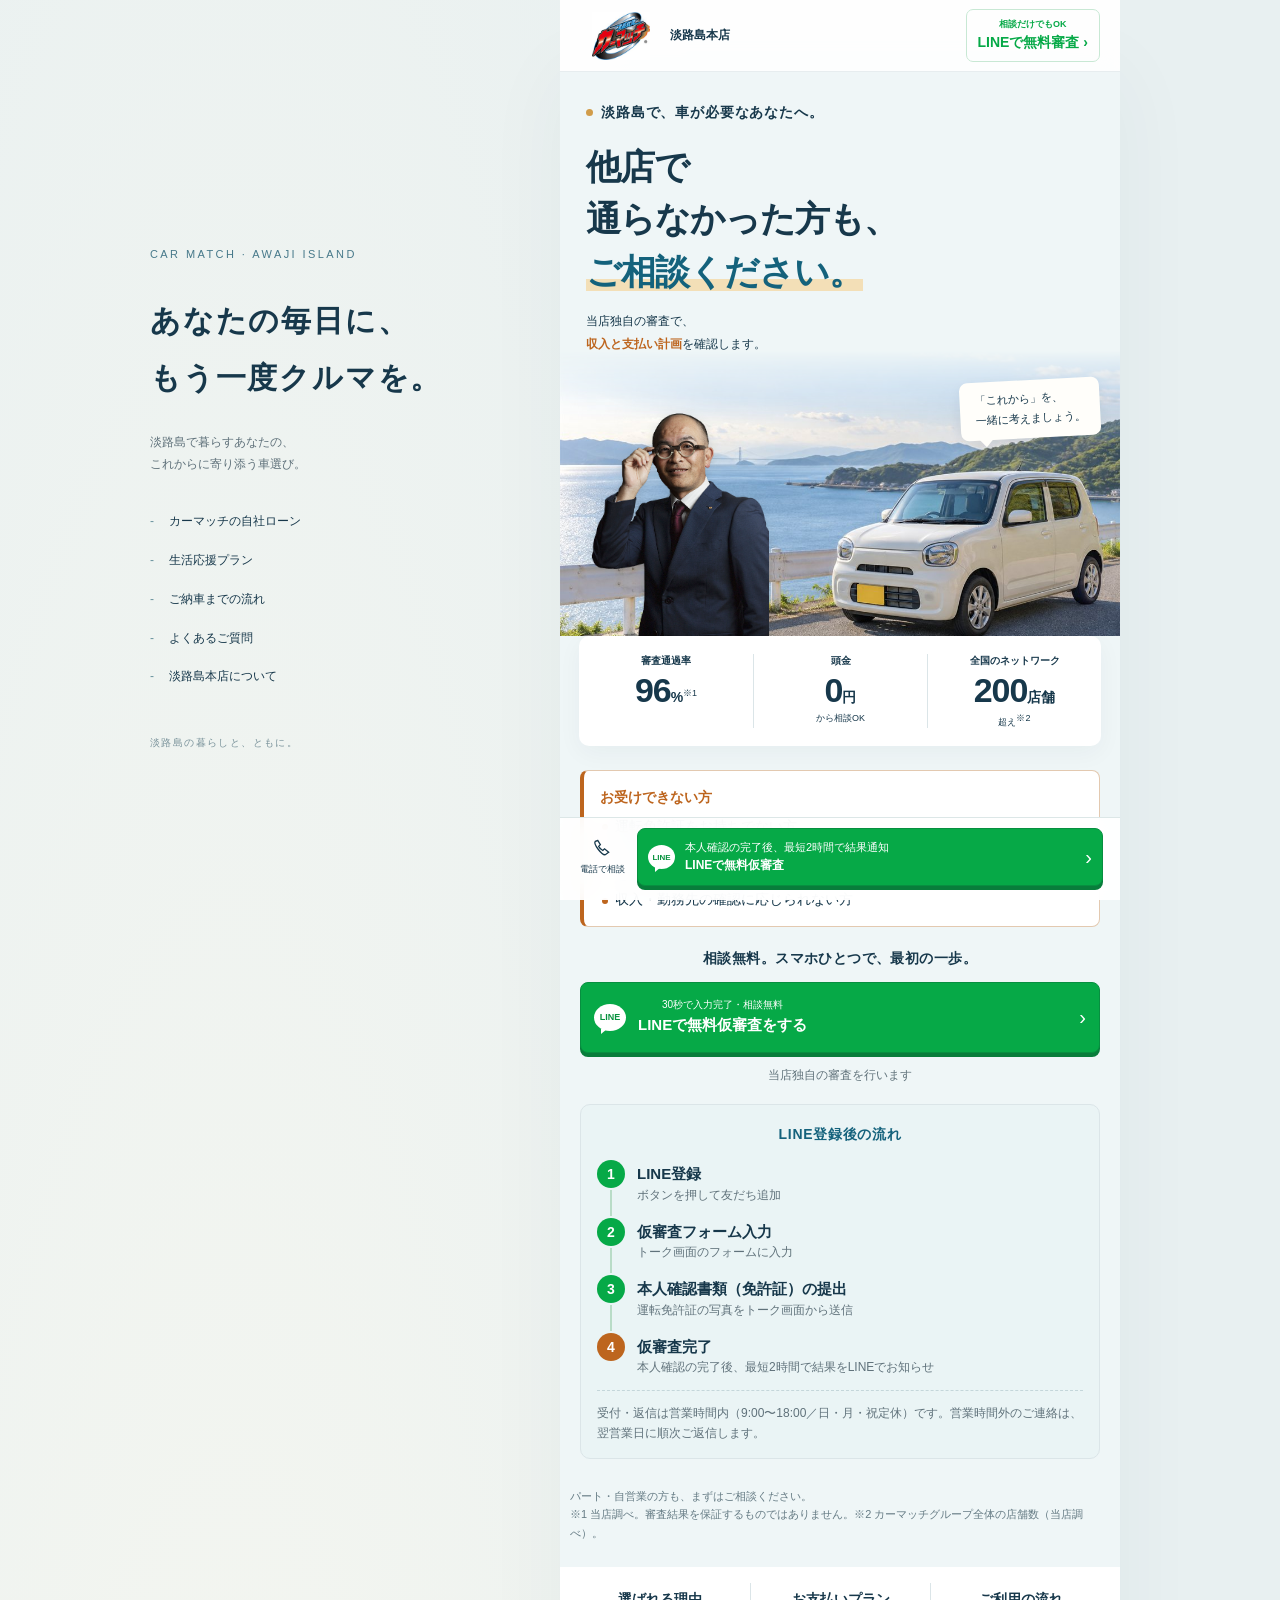
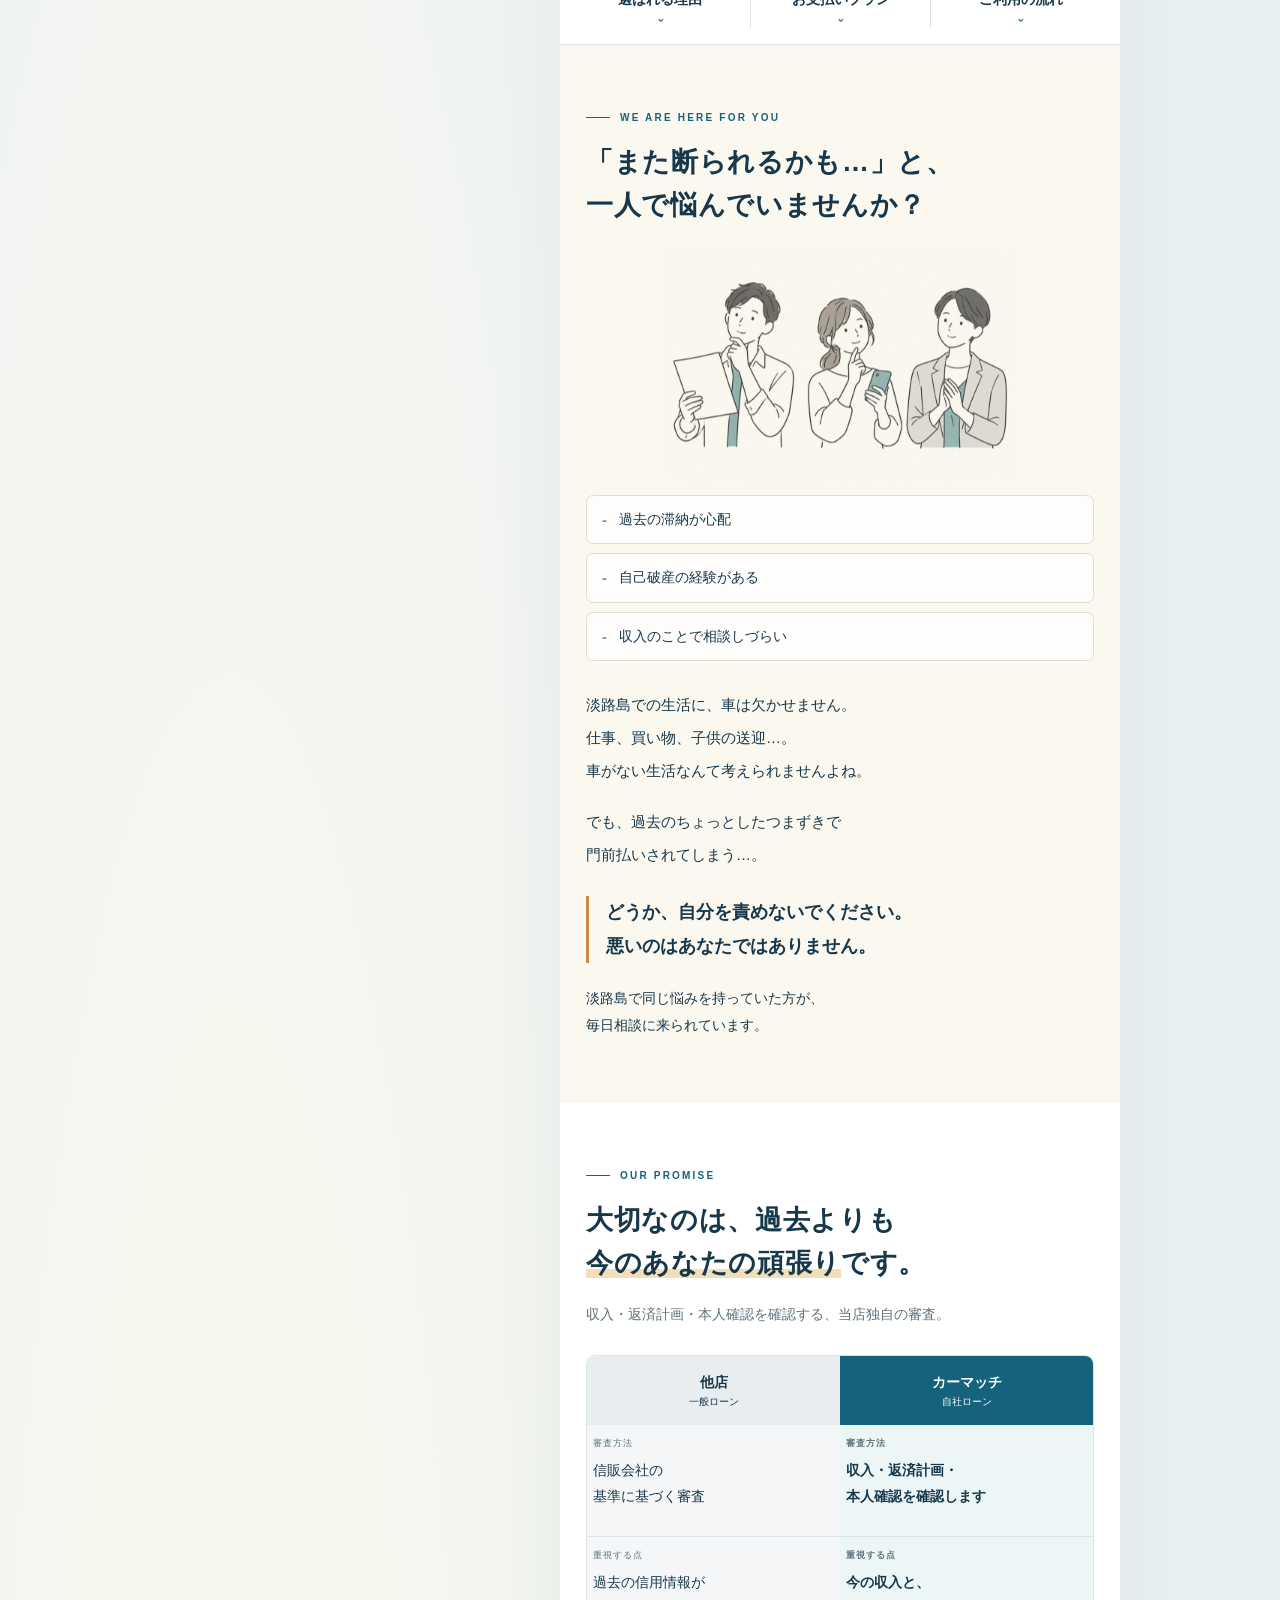
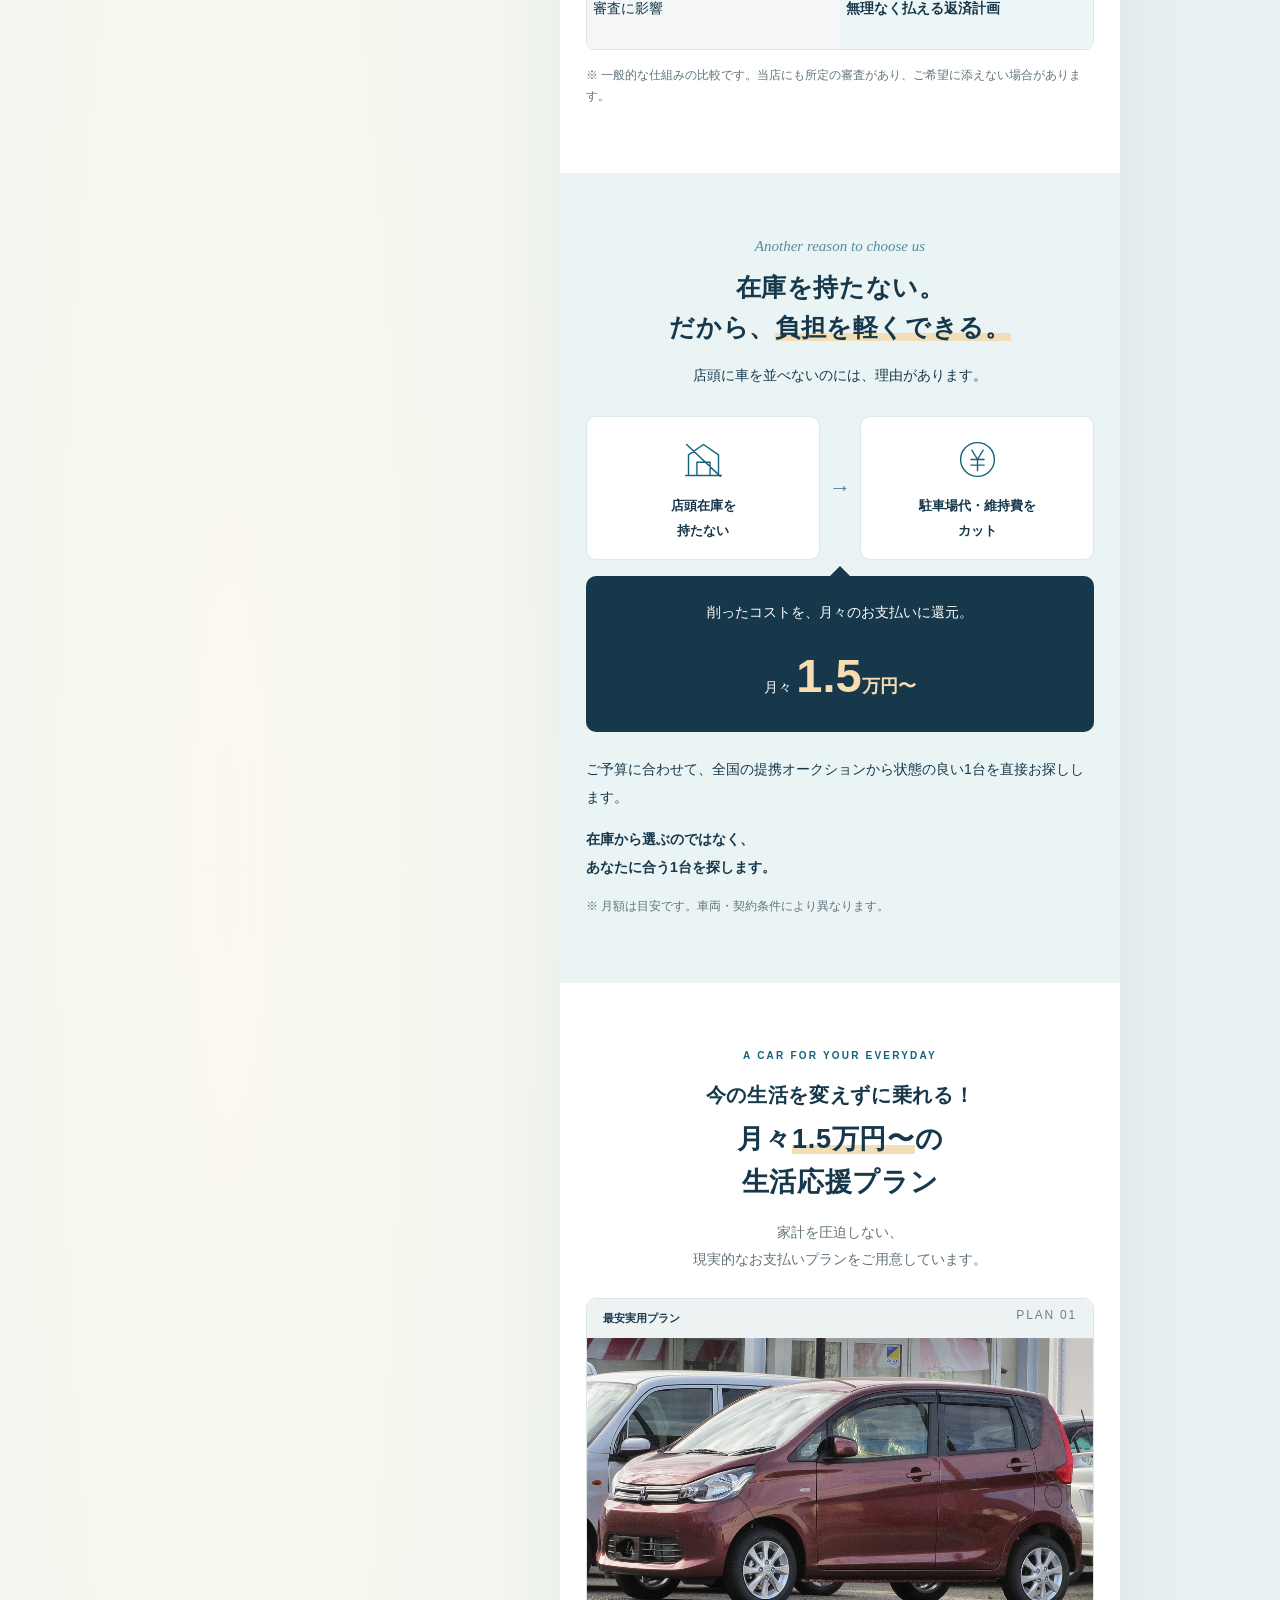
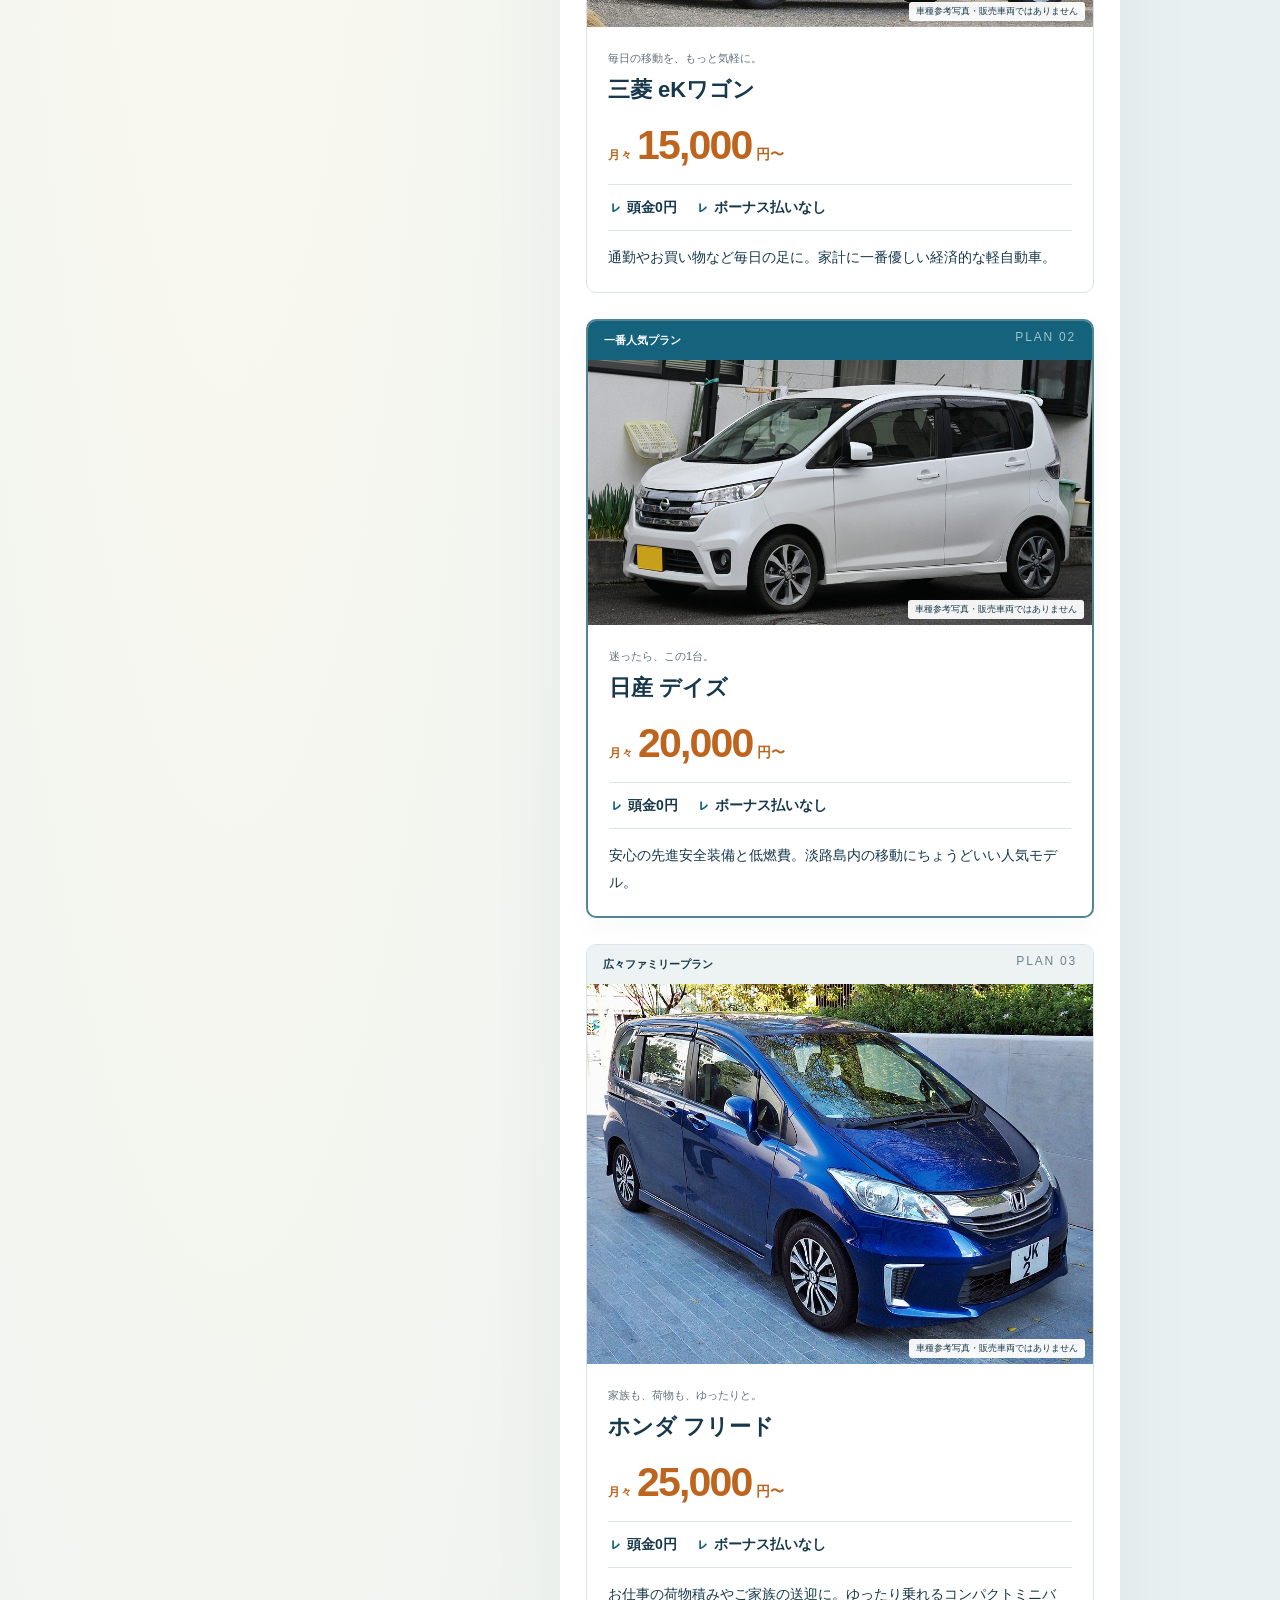
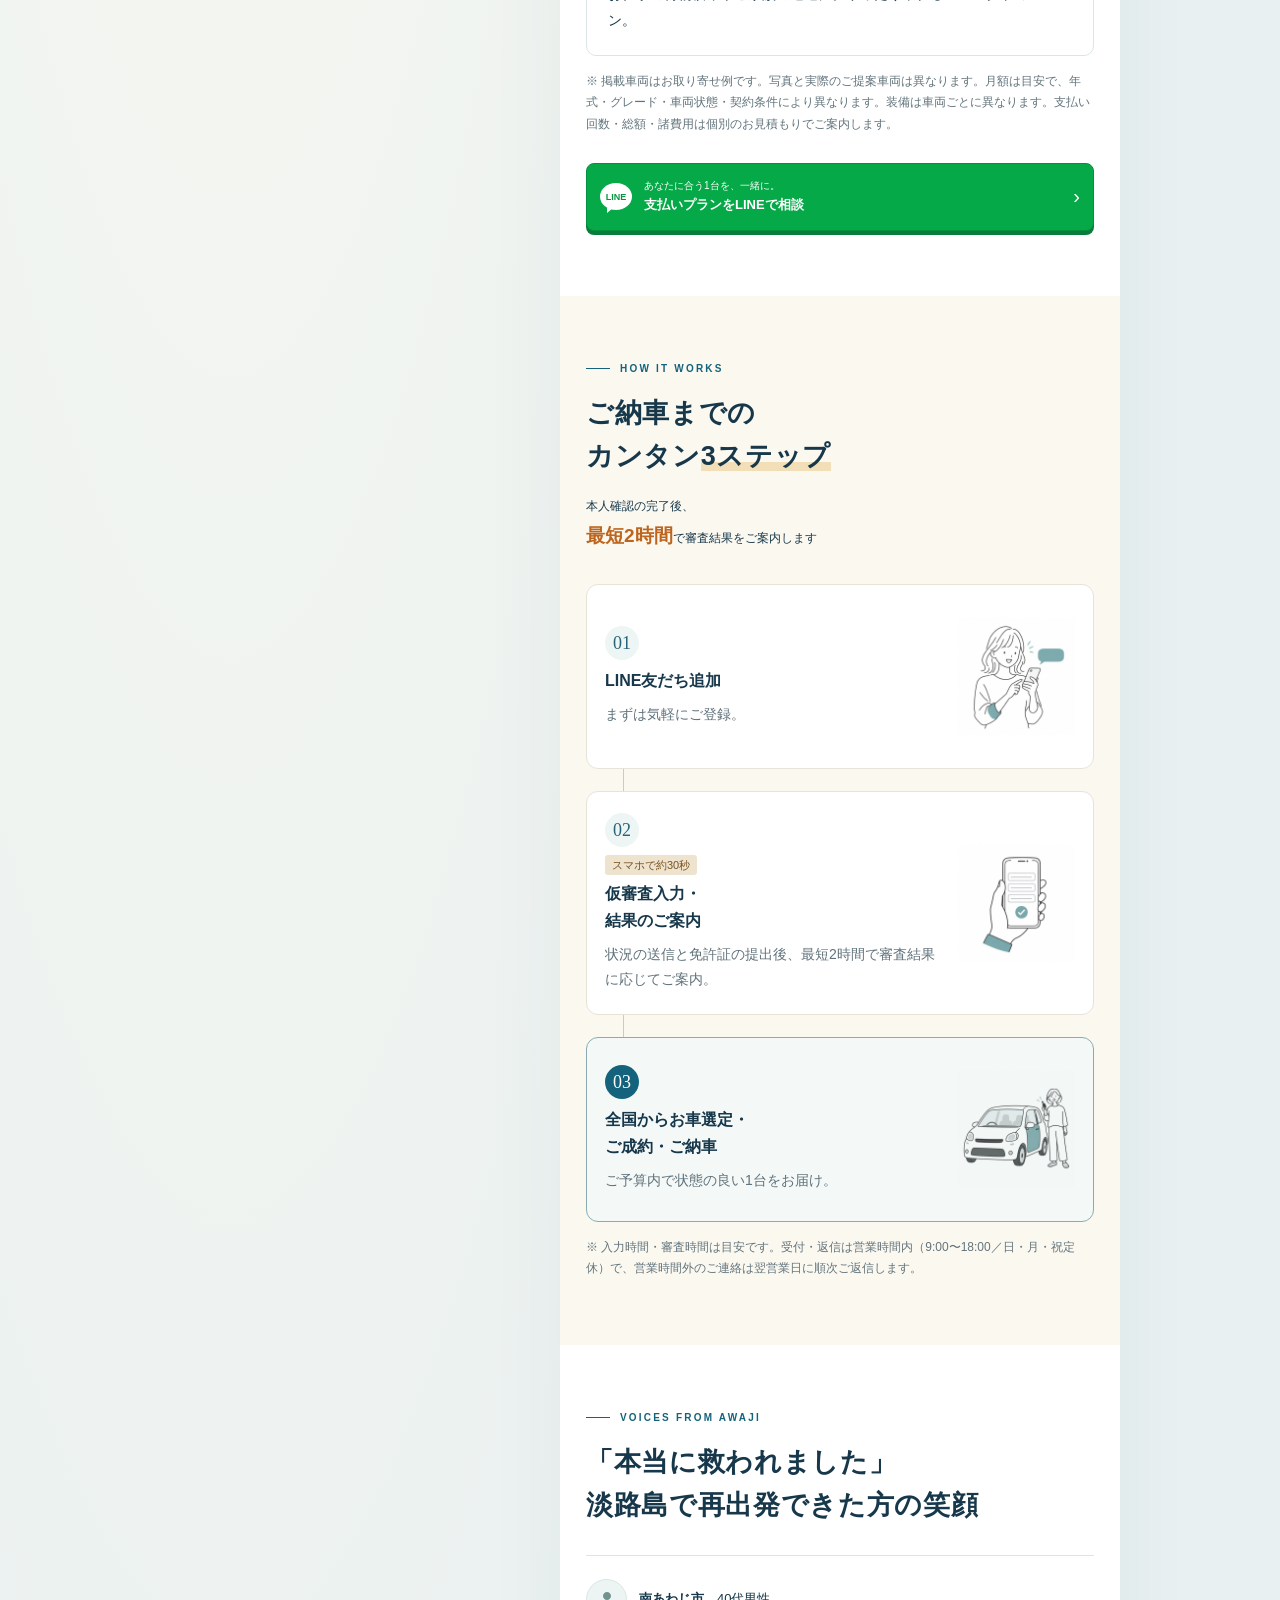
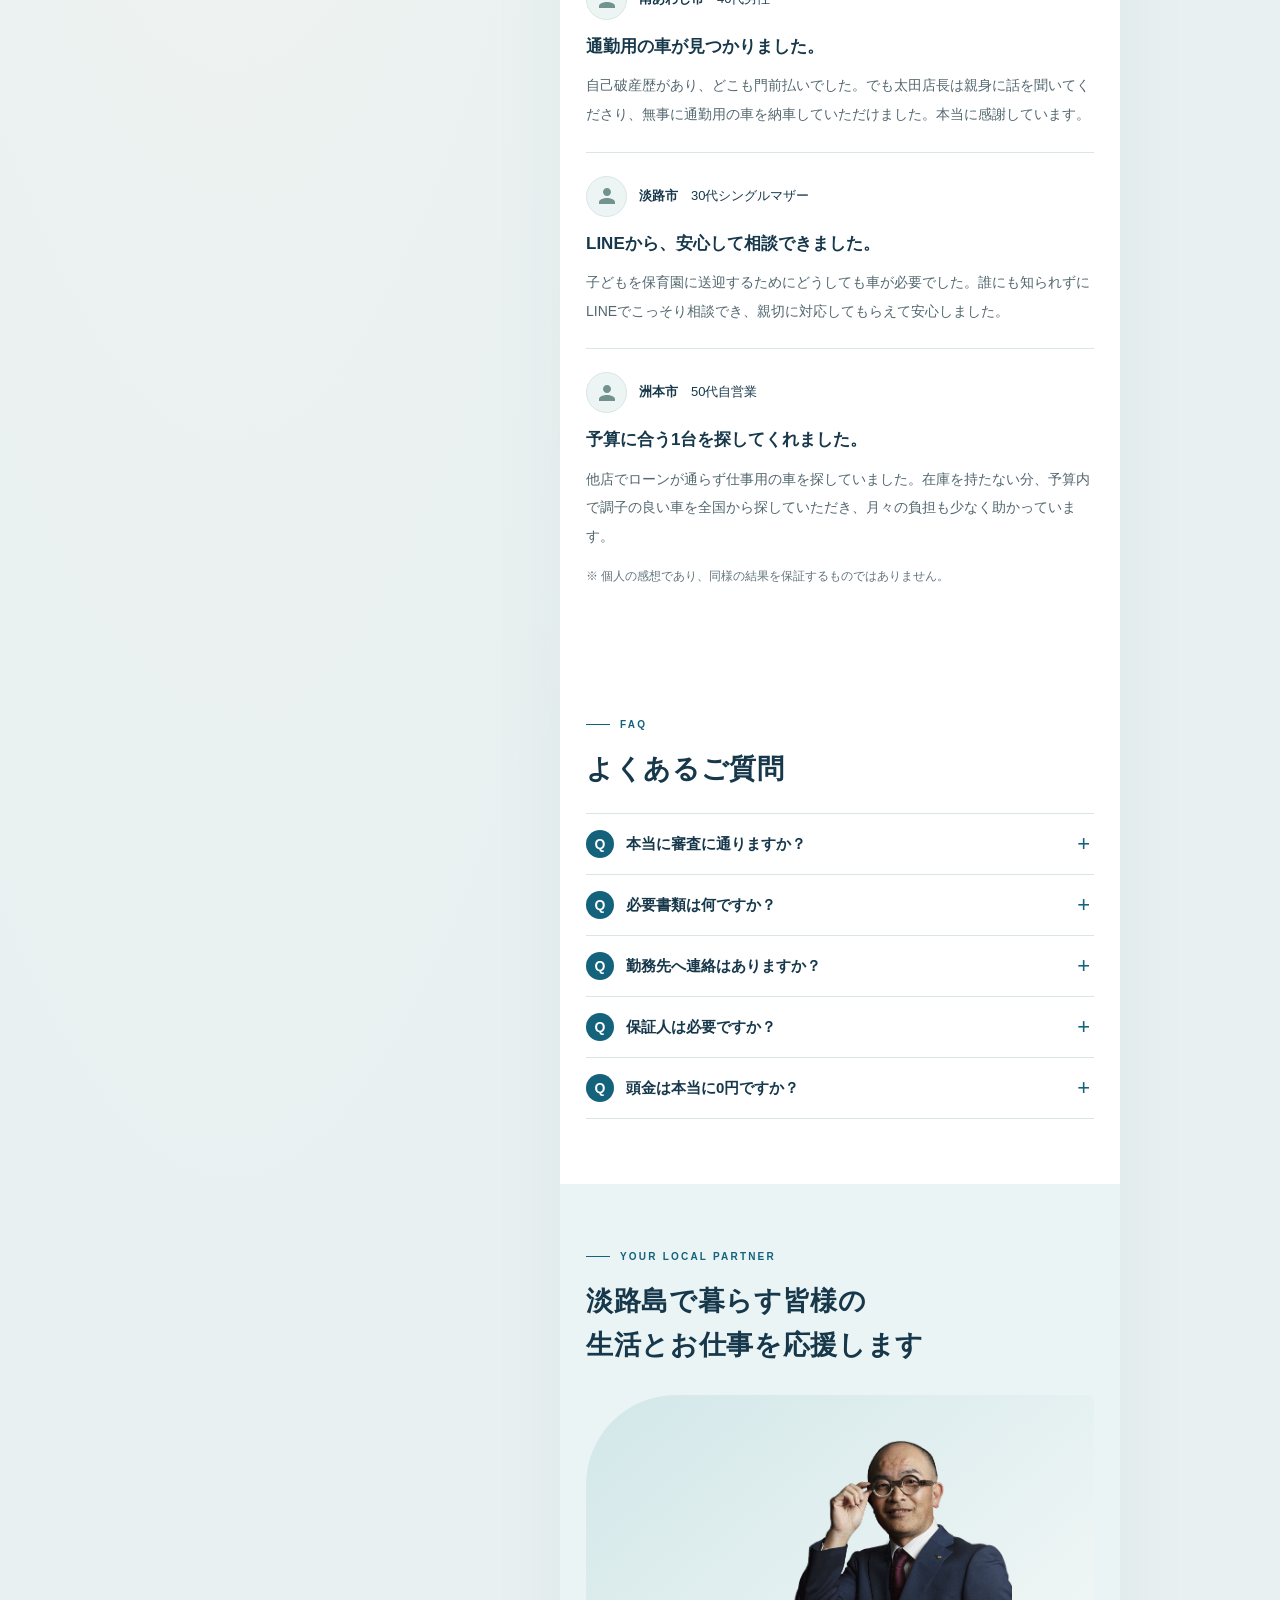
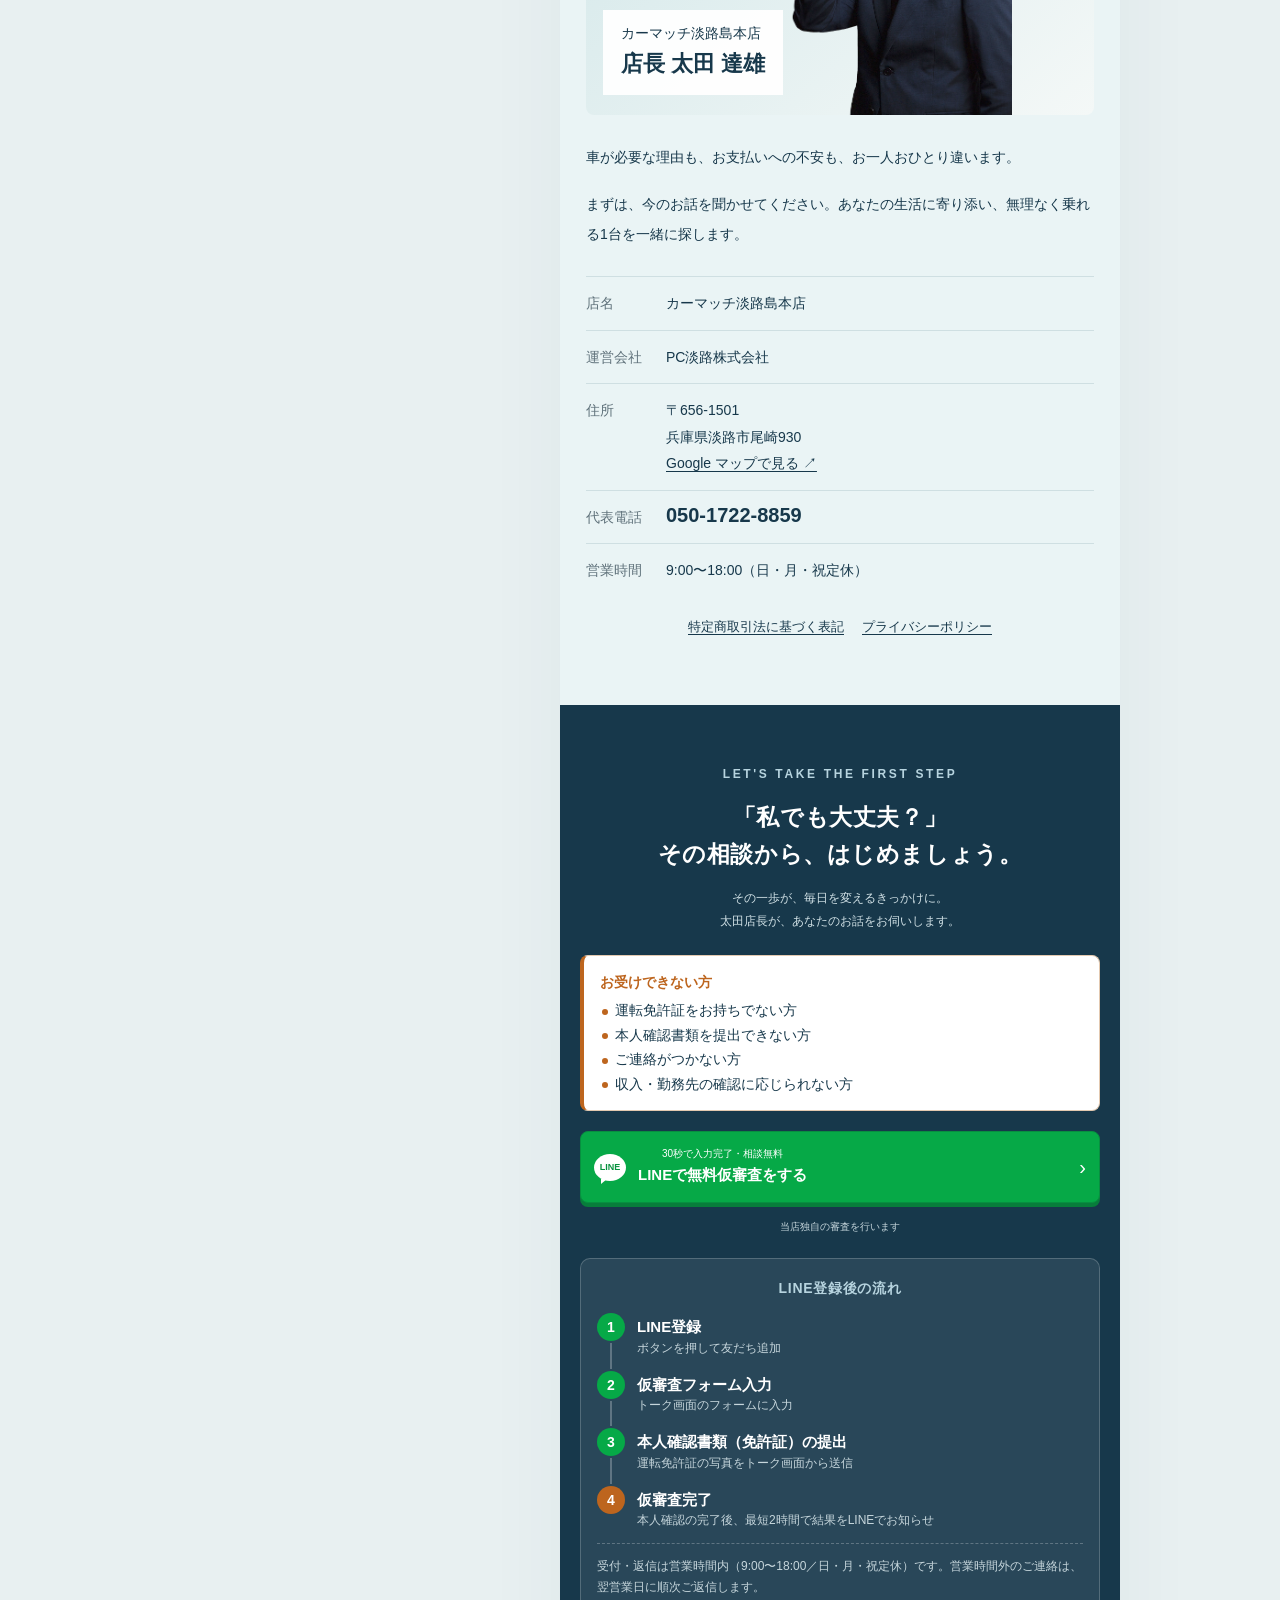
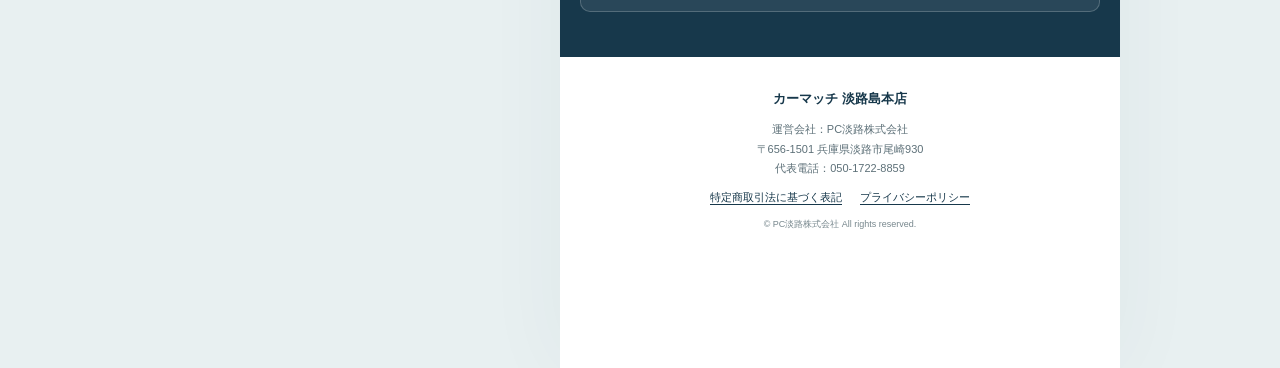
==== index.html @ dc100bb1 "Add files via upload" ====
<!DOCTYPE html>
<html lang="ja">
  <head>
    <meta charset="utf-8">
    <meta name="viewport" content="width=device-width, initial-scale=1, viewport-fit=cover">
    <meta name="theme-color" content="#17384b">
    <meta name="description" content="カーマッチ淡路島本店（運営：PC淡路株式会社）。他店で通らなかった方もご相談ください。当店独自の審査で、収入と支払い計画を確認します。LINEで無料相談・仮審査。">
    <title>カーマッチ淡路島本店｜あなたの毎日に、もう一度クルマを。</title>
    <link rel="stylesheet" href="style.css">
    <link rel="preload" as="image" href="assets/awaji-drive-web.jpg">
    <link rel="icon" type="image/svg+xml" href="data:image/svg+xml,%3Csvg xmlns=%27http://www.w3.org/2000/svg%27 viewBox=%270 0 32 32%27%3E%3Crect width=%2732%27 height=%2732%27 rx=%278%27 fill=%27%2317384b%27/%3E%3Cpath d=%27M6 19l3-8h14l3 8v5H6z%27 fill=%27%23fbf8f0%27/%3E%3Cpath d=%27M11 13h10l2 5H9z%27 fill=%27%235a919a%27/%3E%3C/svg%3E">
  </head>
  <body>
    <a class="skip" href="#main">本文へ移動</a>

    <!-- PC表示：左側のページ案内 -->
    <aside class="desktop-aside" aria-label="ページ案内">
      <span class="side-label">CAR MATCH · AWAJI ISLAND</span>
      <h2>あなたの毎日に、<br>もう一度クルマを。</h2>
      <p>淡路島で暮らすあなたの、<br>これからに寄り添う車選び。</p>
      <nav>
        <a href="#promise">カーマッチの自社ローン</a>
        <a href="#plans">生活応援プラン</a>
        <a href="#steps">ご納車までの流れ</a>
        <a href="#faq">よくあるご質問</a>
        <a href="#shop">淡路島本店について</a>
      </nav>
      <p class="side-bottom">淡路島の暮らしと、ともに。</p>
    </aside>

    <!-- 共通ヘッダー：ロゴ・LINE相談リンク -->
    <header class="site-header">
      <a class="brand" href="#main" aria-label="カーマッチ淡路島本店 トップ"><img src="assets/logo.png" alt="カーマッチ" width="156" height="32"><span>淡路島本店</span></a>
      <a class="header-link" href="https://line.me/R/ti/p/%40132sgknk" target="_blank" rel="noopener noreferrer"><small>相談だけでもOK</small>LINEで無料審査 ›</a>
    </header>
    <div class="page">
      <main id="main">

        <!-- 01 メインビジュアル・実績・最初のLINE相談 -->
        <section class="hero">
          <div class="hero-copy">
            <p class="location">淡路島で、車が必要なあなたへ。</p>
            <h1>他店で<br>通らなかった方も、<br><em class="under">ご相談ください。</em></h1>
            <p class="hero-intro">当店独自の審査で、<br><strong class="hero-intro-em">収入と支払い計画</strong>を確認します。</p>
          </div>
          <div class="hero-scene">
            <img class="hero-landscape" src="assets/awaji-drive-web.jpg" alt="穏やかな海辺に停まる軽自動車のイメージ" width="1536" height="1024" fetchpriority="high">
            <img class="hero-manager" src="assets/manager.png" alt="相談担当の太田店長" width="509" height="698">
            <p class="hero-bubble">「これから」を、<br>一緒に考えましょう。</p>
            <!-- <p class="manager-label">あなたの相談担当<br><strong>太田店長</strong></p> -->
            <!-- <span class="image-caption">背景・車両はAI生成イメージ</span> -->
          </div>
          <div class="hero-proof">
            <div class="proof-item">
              <p>審査通過率</p>
              <strong>96<span>%</span></strong><sup>※1</sup>
            </div>
            <div class="proof-item">
              <p>頭金</p>
              <strong>0<span>円</span></strong><small>から相談OK</small>
            </div>
            <div class="proof-item">
              <p>全国のネットワーク</p>
              <strong>200<span>店舗</span></strong><small>超え<sup>※2</sup></small>
            </div>
          </div>
          <div class="cta-block">
            <div class="ng-box">
              <p class="ng-title">お受けできない方</p>
              <ul>
                <li>運転免許証をお持ちでない方</li>
                <li>本人確認書類を提出できない方</li>
                <li>ご連絡がつかない方</li>
                <li>収入・勤務先の確認に応じられない方</li>
              </ul>
            </div>
            <p class="cta-kicker">相談無料。スマホひとつで、最初の一歩。</p>
            <a class="line-btn" href="https://line.me/R/ti/p/%40132sgknk" target="_blank" rel="noopener noreferrer"><span class="line-icon" aria-hidden="true">LINE</span><span><small>30秒で入力完了・相談無料</small>LINEで無料仮審査をする</span><span class="arrow" aria-hidden="true">›</span></a>
            <p class="note">当店独自の審査を行います</p>
            <div class="line-flow">
              <p class="line-flow-title">LINE登録後の流れ</p>
              <ol>
                <li><span class="flow-num">1</span><strong>LINE登録</strong><small>ボタンを押して友だち追加</small></li>
                <li><span class="flow-num">2</span><strong>仮審査フォーム入力</strong><small>トーク画面のフォームに入力</small></li>
                <li><span class="flow-num">3</span><strong>本人確認書類（免許証）の提出</strong><small>運転免許証の写真をトーク画面から送信</small></li>
                <li><span class="flow-num">4</span><strong>仮審査完了</strong><small>本人確認の完了後、最短2時間で結果をLINEでお知らせ</small></li>
              </ol>
              <p class="line-flow-hours">受付・返信は営業時間内（9:00〜18:00／日・月・祝定休）です。営業時間外のご連絡は、翌営業日に順次ご返信します。</p>
            </div>
          </div>
          <div class="hero-notes">パート・自営業の方も、まずはご相談ください。<br>※1 当店調べ。審査結果を保証するものではありません。※2 カーマッチグループ全体の店舗数（当店調べ）。</div>
        </section>

        <!-- ページ内リンク -->
        <nav class="anchor-nav" aria-label="ページ内メニュー">
          <a href="#promise">選ばれる理由<span>⌄</span></a>
          <a href="#plans">お支払いプラン<span>⌄</span></a>
          <a href="#steps">ご利用の流れ<span>⌄</span></a>
        </nav>

        <!-- 02 お悩み：イラストと3つの相談例 -->
        <section class="section worry" id="worries">
          <p class="eyebrow">WE ARE HERE FOR YOU</p>
          <h2>「また断られるかも…」と、<br>一人で悩んでいませんか？</h2>
          <div class="worry-illustration">
            <img src="assets/worries.jpg" alt="" width="960" height="640" loading="lazy">
          </div>
          <div class="worries">
            <span>過去の滞納が心配</span><span>自己破産の経験がある</span><span>収入のことで相談しづらい</span>
          </div>
          <div class="worry-copy">
            <p>淡路島での生活に、車は欠かせません。<br>仕事、買い物、子供の送迎…。<br>車がない生活なんて考えられませんよね。</p>
            <p>でも、過去のちょっとしたつまずきで<br>門前払いされてしまう…。</p>
          </div>
          <p class="promise-quote">どうか、自分を責めないでください。<br>悪いのはあなたではありません。</p>
          <p class="closing">淡路島で同じ悩みを持っていた方が、<br>毎日相談に来られています。</p>
        </section>

        <!-- 03 自社ローンと一般ローンの比較 -->
        <section class="section" id="promise">
          <p class="eyebrow">OUR PROMISE</p>
          <h2>大切なのは、過去よりも<br><span class="under">今のあなたの頑張り</span>です。</h2>
          <p class="plans-intro muted">収入・返済計画・本人確認を確認する、当店独自の審査。</p>
          <div class="compare">
            <div class="compare-col">
              <h3>他店<span>一般ローン</span></h3>
              <div class="compare-item"><span>審査方法</span>信販会社の<br>基準に基づく審査</div>
              <div class="compare-item"><span>重視する点</span>過去の信用情報が<br>審査に影響</div>
            </div>
            <div class="compare-col ours">
              <h3>カーマッチ<span>自社ローン</span></h3>
              <div class="compare-item"><span>審査方法</span>収入・返済計画・<br>本人確認を確認します</div>
              <div class="compare-item"><span>重視する点</span>今の収入と、<br>無理なく払える返済計画</div>
            </div>
          </div>
          <p class="note">※ 一般的な仕組みの比較です。当店にも所定の審査があり、ご希望に添えない場合があります。</p>
        </section>

        <!-- 04 在庫を持たない仕組み -->
        <section class="section cost">
          <div class="cost-heading center">
            <span class="number">Another reason to choose us</span>
            <h2>在庫を持たない。<br>だから、<span class="under">負担を軽くできる。</span></h2>
            <p>店頭に車を並べないのには、理由があります。</p>
          </div>
          <div class="cost-flow">
            <div class="cost-box"><svg viewBox="0 0 48 48" aria-hidden="true"><path d="M5 41h38M8 41V19L24 8l16 11v22M17 41V27h14v14M6 8l36 34"/></svg>店頭在庫を<br>持たない</div>
            <span aria-hidden="true">→</span>
            <div class="cost-box"><svg viewBox="0 0 48 48" aria-hidden="true"><circle cx="24" cy="24" r="18"/><path d="m18 14 6 10 6-10M17 24h14m-14 6h14m-7-6v12"/></svg>駐車場代・維持費を<br>カット</div>
          </div>
          <div class="cost-result">
            <p>削ったコストを、月々のお支払いに還元。</p>
            <p>月々 <strong>1.5<span>万円〜</span></strong></p>
          </div>
          <p class="cost-footer">ご予算に合わせて、全国の提携オークションから状態の良い1台を直接お探しします。<strong>在庫から選ぶのではなく、<br>あなたに合う1台を探します。</strong></p>
          <p class="note">※ 月額は目安です。車両・契約条件により異なります。</p>
        </section>

        <!-- 05 お支払いプラン：車種・月額・写真の出典 -->
        <section class="section" id="plans">
          <div class="center">
            <p class="eyebrow">A CAR FOR YOUR EVERYDAY</p>
            <h2><span class="plan-title-lead">今の生活を変えずに乗れる！</span>月々<span class="under">1.5万円〜</span>の<br>生活応援プラン</h2>
            <p class="plans-intro muted">家計を圧迫しない、<br>現実的なお支払いプランをご用意しています。</p>
          </div>
          <article class="plan">
            <div class="plan-ribbon">最安実用プラン<span>PLAN 01</span></div>
            <figure class="car-picture">
              <img src="assets/ek-wagon-single-web.jpg" alt="三菱 eKワゴンの車種参考写真" width="960" height="600" loading="lazy">
              <figcaption>車種参考写真・販売車両ではありません</figcaption>
            </figure>
            <div class="plan-body">
              <p>毎日の移動を、もっと気軽に。</p>
              <h3>三菱 eKワゴン</h3>
              <p class="price">月々<strong>15,000</strong><span>円〜</span></p>
              <div class="plan-tags">
                <span>頭金0円</span><span>ボーナス払いなし</span>
              </div>
              <p class="plan-description">通勤やお買い物など毎日の足に。家計に一番優しい経済的な軽自動車。</p>
              <!-- <p class="plan-credit">写真：<a href="https://commons.wikimedia.org/wiki/File:Mitsubishi_eK_Wagon_G_B11W_03.JPG" target="_blank" rel="noopener noreferrer">DY5W-sport / Wikimedia Commons</a> · <a href="https://creativecommons.org/licenses/by-sa/3.0/" target="_blank" rel="noopener noreferrer">CC BY-SA 3.0</a>（縮小・圧縮）</p> -->
            </div>
          </article>
          <article class="plan popular">
            <div class="plan-ribbon">一番人気プラン<span>PLAN 02</span></div>
            <figure class="car-picture">
              <img src="assets/dayz-web.jpg" alt="日産 デイズの車種参考写真" width="960" height="600" loading="lazy">
              <figcaption>車種参考写真・販売車両ではありません</figcaption>
            </figure>
            <div class="plan-body">
              <p>迷ったら、この1台。</p>
              <h3>日産 デイズ</h3>
              <p class="price">月々<strong>20,000</strong><span>円〜</span></p>
              <div class="plan-tags">
                <span>頭金0円</span><span>ボーナス払いなし</span>
              </div>
              <p class="plan-description">安心の先進安全装備と低燃費。淡路島内の移動にちょうどいい人気モデル。</p>
              <!-- <p class="plan-credit">写真：<a href="https://commons.wikimedia.org/wiki/File:2013-2015_Nissan_Dayz_Highway_Star_G.jpg" target="_blank" rel="noopener noreferrer">TTTNIS / Wikimedia Commons</a> · <a href="https://creativecommons.org/publicdomain/zero/1.0/" target="_blank" rel="noopener noreferrer">CC0</a>（縮小・圧縮）</p> -->
            </div>
          </article>
          <article class="plan">
            <div class="plan-ribbon">広々ファミリープラン<span>PLAN 03</span></div>
            <figure class="car-picture">
              <img src="assets/freed-web.jpg" alt="ホンダ フリードの車種参考写真" width="960" height="600" loading="lazy">
              <figcaption>車種参考写真・販売車両ではありません</figcaption>
            </figure>
            <div class="plan-body">
              <p>家族も、荷物も、ゆったりと。</p>
              <h3>ホンダ フリード</h3>
              <p class="price">月々<strong>25,000</strong><span>円〜</span></p>
              <div class="plan-tags">
                <span>頭金0円</span><span>ボーナス払いなし</span>
              </div>
              <p class="plan-description">お仕事の荷物積みやご家族の送迎に。ゆったり乗れるコンパクトミニバン。</p>
              <!-- <p class="plan-credit">写真：<a href="https://commons.wikimedia.org/wiki/File:2014_Honda_Freed_Hybrid_(front).jpg" target="_blank" rel="noopener noreferrer">User3204 / Wikimedia Commons</a> · <a href="https://creativecommons.org/licenses/by-sa/4.0/" target="_blank" rel="noopener noreferrer">CC BY-SA 4.0</a>（縮小・圧縮）</p> -->
            </div>
          </article>
          <p class="note">※ 掲載車両はお取り寄せ例です。写真と実際のご提案車両は異なります。月額は目安で、年式・グレード・車両状態・契約条件により異なります。装備は車両ごとに異なります。支払い回数・総額・諸費用は個別のお見積もりでご案内します。</p>
          <div class="plan-cta">
            <a class="line-btn" href="https://line.me/R/ti/p/%40132sgknk" target="_blank" rel="noopener noreferrer"><span class="line-icon" aria-hidden="true">LINE</span><span><small>あなたに合う1台を、一緒に。</small>支払いプランをLINEで相談</span><span class="arrow" aria-hidden="true">›</span></a>
          </div>
        </section>

        <!-- 06 ご納車までの3ステップ：文章とイラスト -->
        <section class="section steps" id="steps">
          <p class="eyebrow">HOW IT WORKS</p>
          <h2>ご納車までの<br>カンタン<span class="under">3ステップ</span></h2>
          <p class="steps-sub">本人確認の完了後、<br><strong>最短2時間</strong>で審査結果をご案内します</p>
          <ol class="step-list">
            <li class="step illustrated-step">
              <div class="step-copy">
                <span class="step-number" aria-hidden="true">01</span>
                <h3>LINE友だち追加</h3>
                <p>まずは気軽にご登録。</p>
              </div>
              <img class="step-art" src="assets/step-line.jpg" alt="" width="480" height="480" loading="lazy">
            </li>
            <li class="step illustrated-step">
              <div class="step-copy">
                <span class="step-number" aria-hidden="true">02</span><span class="step-label">スマホで約30秒</span>
                <h3>仮審査入力・<br>結果のご案内</h3>
                <p>状況の送信と免許証の提出後、最短2時間で審査結果に応じてご案内。</p>
              </div>
              <img class="step-art" src="assets/step-form.jpg" alt="" width="480" height="480" loading="lazy">
            </li>
            <li class="step illustrated-step">
              <div class="step-copy">
                <span class="step-number" aria-hidden="true">03</span>
                <h3>全国からお車選定・<br>ご成約・ご納車</h3>
                <p>ご予算内で状態の良い1台をお届け。</p>
              </div>
              <img class="step-art" src="assets/step-car.jpg" alt="" width="480" height="480" loading="lazy">
            </li>
          </ol>
          <p class="note">※ 入力時間・審査時間は目安です。受付・返信は営業時間内（9:00〜18:00／日・月・祝定休）で、営業時間外のご連絡は翌営業日に順次ご返信します。</p>
        </section>

        <!-- 07 お客様の声 -->
        <section class="section" id="voices">
          <p class="eyebrow">VOICES FROM AWAJI</p>
          <h2>「本当に救われました」<br>淡路島で再出発できた方の笑顔</h2>
          <div class="voice-list">
            <figure class="voice">
              <figcaption class="voice-person">
                <span class="voice-avatar" aria-hidden="true">
                    <svg xmlns="http://www.w3.org/2000/svg" viewBox="0 0 24 24" width="24" height="24" fill="currentColor">
                        <path d="M12 12c2.21 0 4-1.79 4-4s-1.79-4-4-4-4 1.79-4 4 1.79 4 4 4zm0 2c-2.67 0-8 1.34-8 4v2h16v-2c0-2.66-5.33-4-8-4z"/>
                    </svg>
                </span>
                <span><strong>南あわじ市</strong>　40代男性</span></figcaption>
              <h3>通勤用の車が見つかりました。</h3>
              <blockquote>自己破産歴があり、どこも門前払いでした。でも太田店長は親身に話を聞いてくださり、無事に通勤用の車を納車していただけました。本当に感謝しています。</blockquote>
            </figure>
            <figure class="voice">
              <figcaption class="voice-person">
                <span class="voice-avatar" aria-hidden="true">
                    <svg xmlns="http://www.w3.org/2000/svg" viewBox="0 0 24 24" width="24" height="24" fill="currentColor">
                        <path d="M12 12c2.21 0 4-1.79 4-4s-1.79-4-4-4-4 1.79-4 4 1.79 4 4 4zm0 2c-2.67 0-8 1.34-8 4v2h16v-2c0-2.66-5.33-4-8-4z"/>
                    </svg>
                </span>
                <span><strong>淡路市</strong>　30代シングルマザー</span></figcaption>
              <h3>LINEから、安心して相談できました。</h3>
              <blockquote>子どもを保育園に送迎するためにどうしても車が必要でした。誰にも知られずにLINEでこっそり相談でき、親切に対応してもらえて安心しました。</blockquote>
            </figure>
            <figure class="voice">
              <figcaption class="voice-person">
                <span class="voice-avatar" aria-hidden="true">
                    <svg xmlns="http://www.w3.org/2000/svg" viewBox="0 0 24 24" width="24" height="24" fill="currentColor">
                        <path d="M12 12c2.21 0 4-1.79 4-4s-1.79-4-4-4-4 1.79-4 4 1.79 4 4 4zm0 2c-2.67 0-8 1.34-8 4v2h16v-2c0-2.66-5.33-4-8-4z"/>
                    </svg>
                </span>
                <span><strong>洲本市</strong>　50代自営業</span></figcaption>
              <h3>予算に合う1台を探してくれました。</h3>
              <blockquote>他店でローンが通らず仕事用の車を探していました。在庫を持たない分、予算内で調子の良い車を全国から探していただき、月々の負担も少なく助かっています。</blockquote>
            </figure>
          </div>
          <p class="note">※ 個人の感想であり、同様の結果を保証するものではありません。</p>
        </section>

        <!-- 08 よくある質問 -->
        <section class="section faq" id="faq">
          <p class="eyebrow">FAQ</p>
          <h2>よくあるご質問</h2>
          <div class="faq-list">
            <details>
              <summary><span class="faq-q" aria-hidden="true">Q</span>本当に審査に通りますか？</summary>
              <p>必ず通るとはお約束できません。当店独自の審査で、現在の収入・返済計画・本人確認を確認し、無理なくお支払いいただけるかを判断します。他店で通らなかった方も、まずはご相談ください。</p>
            </details>
            <details>
              <summary><span class="faq-q" aria-hidden="true">Q</span>必要書類は何ですか？</summary>
              <p>本人確認のための運転免許証が必要です。あわせて、給与明細や確定申告書など収入を確認できる書類をお願いします。審査内容により追加の書類をお願いする場合があり、詳しくはLINEでご案内します。</p>
            </details>
            <details>
              <summary><span class="faq-q" aria-hidden="true">Q</span>勤務先へ連絡はありますか？</summary>
              <p>収入・勤務先の確認のため、ご連絡させていただく場合があります。確認の方法やタイミングは、事前にご相談のうえで進めます。</p>
            </details>
            <details>
              <summary><span class="faq-q" aria-hidden="true">Q</span>保証人は必要ですか？</summary>
              <p>審査内容によっては、保証人をお願いする場合があります。仮審査の際に緊急連絡先をお伺いしますので、詳しくは結果のご案内時にお伝えします。</p>
            </details>
            <details>
              <summary><span class="faq-q" aria-hidden="true">Q</span>頭金は本当に0円ですか？</summary>
              <p>頭金0円からご相談いただけます。ただし、審査結果やお選びいただくお車によっては、頭金をお願いする場合があります。</p>
            </details>
          </div>
        </section>

        <!-- 09 店長紹介・店舗情報 -->
        <section class="section shop" id="shop">
          <p class="eyebrow">YOUR LOCAL PARTNER</p>
          <h2>淡路島で暮らす皆様の<br>生活とお仕事を応援します</h2>
          <figure class="shop-portrait">
            <img src="assets/manager.png" alt="カーマッチ淡路島本店 店長 太田達雄" width="509" height="698" loading="lazy">
            <figcaption class="portrait-caption">カーマッチ淡路島本店<strong>店長 太田 達雄</strong></figcaption>
          </figure>
          <div class="shop-message">
            <p>車が必要な理由も、お支払いへの不安も、お一人おひとり違います。</p>
            <p>まずは、今のお話を聞かせてください。あなたの生活に寄り添い、無理なく乗れる1台を一緒に探します。</p>
          </div>
          <dl>
            <div>
              <dt>店名</dt>
              <dd>カーマッチ淡路島本店</dd>
            </div>
            <div>
              <dt>運営会社</dt>
              <dd>PC淡路株式会社</dd>
            </div>
            <!-- 【要記入】代表者名
            <div>
              <dt>代表者</dt>
              <dd>代表取締役 ○○ ○○</dd>
            </div>
            -->
            <!-- 【要記入】古物商許可番号
            <div>
              <dt>古物商許可</dt>
              <dd>兵庫県公安委員会 第○○○○○○○○○○○○号</dd>
            </div>
            -->
            <div>
              <dt>住所</dt>
              <dd>〒656-1501<br>兵庫県淡路市尾崎930<br><a href="https://www.google.com/maps/search/?api=1&amp;query=兵庫県淡路市尾崎930" target="_blank" rel="noopener noreferrer">Google マップで見る ↗</a></dd>
            </div>
            <div>
              <dt>代表電話</dt>
              <dd><a class="phone" href="tel:05017228859">050-1722-8859</a></dd>
            </div>
            <div>
              <dt>営業時間</dt>
              <dd>9:00〜18:00（日・月・祝定休）</dd>
            </div>
          </dl>
          <p class="legal-links"><a href="tokushoho.html">特定商取引法に基づく表記</a><a href="privacy.html">プライバシーポリシー</a></p>
        </section>

        <!-- 10 最後のLINE相談 -->
        <section class="contact center" id="line-contact">
          <p class="eyebrow">LET'S TAKE THE FIRST STEP</p>
          <h2>「私でも大丈夫？」<br>その相談から、はじめましょう。</h2>
          <p>その一歩が、毎日を変えるきっかけに。<br>太田店長が、あなたのお話をお伺いします。</p>
          <div class="ng-box on-dark">
            <p class="ng-title">お受けできない方</p>
            <ul>
              <li>運転免許証をお持ちでない方</li>
              <li>本人確認書類を提出できない方</li>
              <li>ご連絡がつかない方</li>
              <li>収入・勤務先の確認に応じられない方</li>
            </ul>
          </div>
          <a class="line-btn" href="https://line.me/R/ti/p/%40132sgknk" target="_blank" rel="noopener noreferrer"><span class="line-icon" aria-hidden="true">LINE</span><span><small>30秒で入力完了・相談無料</small>LINEで無料仮審査をする</span><span class="arrow" aria-hidden="true">›</span></a>
          <p class="note">当店独自の審査を行います</p>
          <div class="line-flow on-dark">
            <p class="line-flow-title">LINE登録後の流れ</p>
            <ol>
              <li><span class="flow-num">1</span><strong>LINE登録</strong><small>ボタンを押して友だち追加</small></li>
              <li><span class="flow-num">2</span><strong>仮審査フォーム入力</strong><small>トーク画面のフォームに入力</small></li>
              <li><span class="flow-num">3</span><strong>本人確認書類（免許証）の提出</strong><small>運転免許証の写真をトーク画面から送信</small></li>
              <li><span class="flow-num">4</span><strong>仮審査完了</strong><small>本人確認の完了後、最短2時間で結果をLINEでお知らせ</small></li>
            </ol>
            <p class="line-flow-hours">受付・返信は営業時間内（9:00〜18:00／日・月・祝定休）です。営業時間外のご連絡は、翌営業日に順次ご返信します。</p>
          </div>
        </section>
      </main>

      <!-- フッター：掲載情報と素材の注記 -->
      <footer class="footer">
        <strong>カーマッチ 淡路島本店</strong>
        <p class="footer-company">運営会社：PC淡路株式会社<br>〒656-1501 兵庫県淡路市尾崎930<br>代表電話：<a href="tel:05017228859">050-1722-8859</a></p>
        <p class="footer-links"><a href="tokushoho.html">特定商取引法に基づく表記</a><a href="privacy.html">プライバシーポリシー</a></p>
        <p>© PC淡路株式会社 All rights reserved.</p>
      </footer>
    </div>

    <!-- 画面下部に固定する電話・LINE相談リンク -->
    <div class="sticky-cta" aria-label="お問い合わせ">
      <a class="phone-link" href="tel:05017228859" aria-label="050-1722-8859へ電話する"><svg viewBox="0 0 24 24" aria-hidden="true"><path d="M7 3 4 4c-3 3 8 17 12 16l4-3-5-4-2 2c-2-1-4-3-5-5l2-2Z"/></svg>電話で相談</a>
      <a class="line-btn" href="https://line.me/R/ti/p/%40132sgknk" target="_blank" rel="noopener noreferrer"><span class="line-icon" aria-hidden="true">LINE</span><span><small>本人確認の完了後、最短2時間で結果通知</small>LINEで無料仮審査</span><span class="arrow" aria-hidden="true">›</span></a>
    </div>
  </body>
</html>
---- style.css ----
@charset "utf-8";

:root {
  --ink: #17384b;
  --blue: #14627c;
  --sea: #eaf4f5;
  --cream: #fbf8f0;
  --orange: #bd651e;
  --line: #06a947;
  --muted: #60727b;
  --border: #dbe5e8;
}

* {
  box-sizing: border-box;
}

html {
  scroll-behavior: smooth;
  scroll-padding-top: 88px;
}

body {
  margin: 0;
  background: #e9eff0;
  color: var(--ink);
  font-family: 'Yu Gothic','Hiragino Kaku Gothic ProN',Meiryo,sans-serif;
  font-size: 14px;
  line-height: 1.9;
}

a {
  color: inherit;
  text-decoration: none;
}

button,a,summary {
  -webkit-tap-highlight-color: transparent;
}

a:focus-visible,summary:focus-visible {
  outline: 3px solid #db8b37;
  outline-offset: 5px;
}

img {
  max-width: 100%;
  display: block;
}

h1,h2,h3,p,figure {
  margin: 0;
}

h1,h2,h3 {
  line-height: 1.6;
  font-feature-settings: 'palt';
}

h2 {
  font-size: 27px;
  letter-spacing: .025em;
  font-weight: 800;
}

h3 {
  font-size: 19px;
}

p+p {
  margin-top: 18px;
}

sup {
  font-size: 9px;
  vertical-align: super;
}


/* 02. 繝壹�繧ｸ蟷��蜈ｱ騾壹�隕句�縺励�豕ｨ險� */
.page {
  max-width: 560px;
  margin: auto;
  background: #fff;
  box-shadow: 0 0 80px #17384b0c;
  overflow: clip;
}

.container {
  padding-inline: 26px;
}

.section {
  padding: 65px 26px;
}

.eyebrow {
  display: flex;
  align-items: center;
  gap: 10px;
  font: 600 10px/1.5 Arial,sans-serif;
  letter-spacing: .22em;
  color: var(--blue);
  margin-bottom: 16px;
}

.eyebrow:before {
  content: '';
  width: 24px;
  height: 1px;
  background: currentColor;
}

.center {
  text-align: center;
}

.center .eyebrow {
  justify-content: center;
}

.center .eyebrow:before {
  display: none;
}

.muted {
  color: var(--muted);
}

.note {
  font-size: 12px;
  line-height: 1.8;
  color: #62747c;
  margin-top: 15px;
}

.under {
  background: linear-gradient(transparent 70%,#f3dfb7 0);
}

.pill {
  display: inline-block;
  padding: 4px 12px;
  background: white;
  border: 1px solid #c6dde2;
  border-radius: 30px;
  font-size: 11px;
  font-weight: 700;
}


/* 03. 繝倥ャ繝繝ｼ */
.site-header {
  position: sticky;
  top: 0;
  z-index: 30;
  height: 72px;
  max-width: 560px;
  margin: auto;
  background: #ffffffed;
  backdrop-filter: blur(12px);
  border-bottom: 1px solid #e7edef;
  display: flex;
  align-items: center;
  justify-content: space-between;
  padding: 10px 20px;
}

.brand {
  display: flex;
  flex-direction: column;
  gap: 2px;
}

.brand img {
  width: 156px;
  height: auto;
}

.brand span {
  font-size: 10px;
  font-weight: bold;
  letter-spacing: .1em;
}

.header-link {
  font-size: 14px;
  font-weight: bold;
  color: var(--line);
  border: 1px solid #c8e8d4;
  border-radius: 7px;
  padding: 8px 11px;
  line-height: 1.5;
  text-align: center;
}

.header-link small {
  display: block;
  font-size: 9px;
}


/* 04. 繝｡繧､繝ｳ繝薙ず繝･繧｢繝ｫ繝ｻ螳溽ｸｾ */
.hero {
  position: relative;
  background: #eff6f7;
}

.hero-copy {
  padding: 27px 26px 0;
  position: relative;
  z-index: 2;
}

.hero .location {
  display: flex;
  align-items: center;
  gap: 8px;
  font-size: 14px;
  font-weight: bold;
  letter-spacing: .06em;
}

.location:before {
  content: '';
  width: 7px;
  height: 7px;
  background: #d19c4a;
  border-radius: 50%;
}

.hero h1 {
  font-size: 35px;
  font-weight: 900;
  line-height: 1.5;
  letter-spacing: -.03em;
  margin-top: 15px;
}

.hero h1 em {
  font-style: normal;
  color: var(--blue);
}

.hero-intro {
  font-size: 12px;
  margin-top: 12px;
  line-height: 1.9;
}

.hero-intro strong {
  color: var(--orange);
  font-size: 19px;
}

.hero-scene {
  position: relative;
  height: 285px;
  margin-top: -5px;
  isolation: isolate;
}

.hero-landscape {
  width: 100%;
  height: 100%;
  object-fit: cover;
  object-position: 72% 60%;
  mask-image: linear-gradient(transparent,#000 24%);
}

.hero-manager {
  position: absolute;
  left: 1%;
  bottom: 0;
  width: 39%;
  height: 91%;
  object-fit: contain;
  object-position: bottom;
  z-index: 2;
  filter: drop-shadow(0 2px 5px #233f4320);
}

.manager-label {
  position: absolute;
  left: 17px;
  bottom: 12px;
  z-index: 3;
  background: #ffffffec;
  border-radius: 3px;
  padding: 5px 11px;
  font-size: 10px;
  line-height: 1.6;
  box-shadow: 0 3px 18px #13334310;
}

.manager-label strong {
  font-size: 15px;
  margin-left: 5px;
}

.hero-bubble {
  position: absolute;
  right: 20px;
  top: 29px;
  font-size: 11px;
  line-height: 1.8;
  background: #fffefa;
  transform: rotate(-3deg);
  padding: 9px 15px;
  border-radius: 8px;
  box-shadow: 0 5px 14px #13334310;
}

.hero-bubble:after {
  content: '';
  position: absolute;
  left: 18px;
  bottom: -7px;
  border-width: 8px 7px 0;
  border-style: solid;
  border-color: #fffefa transparent transparent;
}

.image-caption {
  position: absolute;
  right: 8px;
  bottom: 6px;
  color: #fff;
  background: #17384b9c;
  padding: 1px 5px;
  font-size: 8px;
}

.hero-proof {
  display: grid;
  grid-template-columns: repeat(3,1fr);
  background: #fff;
  margin: 0 19px;
  position: relative;
  z-index: 4;
  border-radius: 10px;
  box-shadow: 0 7px 25px #17384b0b;
  padding: 18px 0;
}

.proof-item {
  text-align: center;
  line-height: 1.4;
}

.proof-item+.proof-item {
  border-left: 1px solid var(--border);
}

.proof-item p {
  font-size: 10px;
  font-weight: bold;
}

.proof-item strong {
  font: bold 34px/1.3 Arial,sans-serif;
  letter-spacing: -.03em;
}

.proof-item strong span {
  font-size: 14px;
  letter-spacing: 0;
}

.proof-item small {
  display: block;
  font-size: 9px;
}


/* 05. LINE繝懊ち繝ｳ繝ｻ逶ｸ隲�｡亥� */
.cta-block {
  padding: 24px 20px 28px;
  text-align: center;
}

.cta-kicker {
  font-size: 14px;
  font-weight: bold;
  letter-spacing: .03em;
  margin-bottom: 10px;
}

.line-btn {
  display: flex;
  align-items: center;
  justify-content: center;
  gap: 12px;
  color: #fff;
  background: var(--line);
  border: 1px solid #078f40;
  border-radius: 8px;
  padding: 14px 13px;
  box-shadow: 0 4px 0 #087d3b;
  font-size: 15px;
  line-height: 1.65;
  font-weight: bold;
  transition: background .2s,transform .2s;
}

.line-btn:hover {
  background: #078c3d;
  transform: translateY(-1px);
}

.line-btn small {
  font-size: 10px;
  display: block;
  font-weight: 500;
}

.line-icon {
  display: grid;
  place-items: center;
  position: relative;
  width: 32px;
  height: 27px;
  border-radius: 50%;
  background: white;
  color: #07923e;
  font: bold 9px Arial,sans-serif;
  flex-shrink: 0;
}

.line-icon:after {
  content: '';
  position: absolute;
  bottom: -3px;
  left: 7px;
  border-width: 5px 6px 0 0;
  border-style: solid;
  border-color: white transparent transparent transparent;
}

.arrow {
  margin-left: auto;
  font-size: 20px;
  font-weight: normal;
}

.cta-block .note {
  font-size: 12px;
  margin-top: 12px;
}

.hero-notes {
  padding: 0 10px 24px;
  font-size: 11px;
  line-height: 1.7;
  color: #657b84;
}


/* 06. 繝壹�繧ｸ蜀�リ繝薙ご繝ｼ繧ｷ繝ｧ繝ｳ */
.anchor-nav {
  display: grid;
  grid-template-columns: repeat(3,1fr);
  border-bottom: 1px solid var(--border);
  padding: 16px 10px;
  background: #fff;
}

.anchor-nav a {
  text-align: center;
  font-size: 14px;
  font-weight: 700;
  padding: 3px 0;
}

.anchor-nav a+a {
  border-left: 1px solid var(--border);
}

.anchor-nav span {
  display: block;
  font-size: 11px;
  color: #43849a;
  line-height: 1.1;
}


/* 07. 縺頑か縺ｿ繝ｻ荳闊ｬ繝ｭ繝ｼ繝ｳ縺ｨ縺ｮ豈碑ｼ� */
.worry {
  background: var(--cream);
  position: relative;
}

.worries {
  display: flex;
  gap: 8px;
  flex-wrap: wrap;
  margin: 23px 0;
}

.worries span {
  font-size: 11px;
  background: #fff;
  padding: 7px 12px;
  border-radius: 5px;
  border: 1px solid #eae5d9;
}

.worry-copy {
  font-size: 13px;
  line-height: 2.2;
}

.promise-quote {
  border-left: 3px solid #c98c42;
  padding-left: 17px;
  margin-top: 25px;
  font-size: 18px;
  font-weight: bold;
  line-height: 1.85;
}

.worry .closing {
  margin-top: 22px;
  font-size: 12px;
}

.compare {
  margin-top: 28px;
  border: 1px solid var(--border);
  border-radius: 9px;
  overflow: hidden;
  display: grid;
  grid-template-columns: 1fr 1fr;
}

.compare-col {
  background: #f4f6f7;
}

.compare-col.ours {
  background: #edf6f7;
}

.compare-col h3 {
  padding: 15px 8px;
  text-align: center;
  background: #e8edef;
  font-size: 14px;
}

.compare-col.ours h3 {
  background: var(--blue);
  color: #fff;
}

.compare-col h3 span {
  font-size: 10px;
  font-weight: 400;
  display: block;
}

.compare-item {
  padding: 10px 6px;
  border-bottom: 1px solid var(--border);
  min-height: 112px;
  font-size: 14px;
}

.compare-item:last-child {
  border: 0;
}

.compare-item span {
  display: block;
  font-size: 9px;
  letter-spacing: .1em;
  color: var(--muted);
  margin-bottom: 5px;
}

.ours .compare-item {
  font-weight: bold;
}


/* 08. 蝨ｨ蠎ｫ繧呈戟縺溘↑縺�ｻ慕ｵ�∩ */
.cost {
  background: var(--sea);
}

.cost-heading .number {
  font: italic 15px Georgia,serif;
  display: block;
  color: #568c9b;
  margin-bottom: 12px;
}

.cost-heading h2 {
  font-size: 25px;
}

.cost-heading p {
  font-size: 14px;
  margin-top: 15px;
}

.cost-flow {
  display: flex;
  align-items: center;
  justify-content: center;
  gap: 9px;
  margin: 28px 0 0;
}

.cost-box {
  flex: 1;
  background: #fff;
  border-radius: 10px;
  text-align: center;
  min-height: 140px;
  padding: 20px 8px 15px;
  font-size: 13px;
  font-weight: bold;
  border: 1px solid #d8e8e9;
}

.cost-box svg {
  display: block;
  width: 45px;
  height: 45px;
  margin: 0 auto 12px;
  fill: none;
  stroke: var(--blue);
  stroke-width: 1.5;
  stroke-linecap: round;
  stroke-linejoin: round;
}

.cost-flow>span {
  color: #508797;
  font-size: 22px;
}

.cost-result {
  text-align: center;
  margin-top: 16px;
  background: var(--ink);
  color: white;
  padding: 23px 12px;
  border-radius: 10px;
  position: relative;
}

.cost-result:before {
  content: '';
  position: absolute;
  top: -10px;
  left: calc(50% - 10px);
  border-width: 0 10px 10px;
  border-style: solid;
  border-color: transparent transparent var(--ink);
}

.cost-result p {
  font-size: 14px;
}

.cost-result strong {
  font: bold 47px/1.4 Arial,sans-serif;
  color: #f6ddb1;
}

.cost-result strong span {
  font-size: 18px;
}

.cost-footer {
  font-size: 14px;
  margin-top: 23px;
  line-height: 2;
}

.cost-footer strong {
  display: block;
  margin-top: 14px;
}


/* 09. 霆顔ｨｮ繝ｻ縺頑髪謇輔＞繝励Λ繝ｳ */
.plans-intro {
  margin-top: 15px;
  font-size: 14px;
}

.plan {
  border: 1px solid var(--border);
  border-radius: 10px;
  overflow: hidden;
  margin-top: 26px;
  background: white;
}

.plan.popular {
  border: 2px solid #548493;
  box-shadow: 0 8px 30px #17384b09;
}

.plan-ribbon {
  padding: 9px 16px;
  background: #edf2f3;
  font-size: 11px;
  font-weight: bold;
  display: flex;
  justify-content: space-between;
}

.popular .plan-ribbon {
  background: var(--blue);
  color: white;
}

.plan-ribbon span {
  font: 12px Arial,sans-serif;
  letter-spacing: .15em;
  opacity: .6;
}

.car-picture {
  position: relative;
  background: #f4f6f6;
}

.car-picture img {
  width: 100%;
  height: 210px;
  object-fit: cover;
}

.car-picture figcaption {
  position: absolute;
  bottom: 6px;
  right: 8px;
  background: #fffffff0;
  border-radius: 3px;
  font-size: 9px;
  padding: 1px 7px;
}

.plan-body {
  padding: 21px;
}

.plan-body>p:first-child {
  font-size: 11px;
  color: var(--muted);
}

.plan h3 {
  font-size: 22px;
  margin-top: 3px;
}

.price {
  margin: 12px 0!important;
  display: flex;
  align-items: baseline;
  gap: 5px;
  font-size: 12px;
  font-weight: bold;
  color: var(--orange);
  flex-wrap: wrap;
  line-height: 1.4;
}

.price strong {
  font: bold 41px/1.3 Arial,sans-serif;
  letter-spacing: -.045em;
}

.price span {
  font-size: 14px;
}

.price-range {
  font-size: 12px!important;
  font-weight: 600;
}

.plan-tags {
  display: flex;
  gap: 18px;
  border-block: 1px solid var(--border);
  padding: 9px 0;
  font-size: 14px;
  font-weight: bold;
}

.plan-tags span:before {
  content: "ㇾ";
  color: var(--blue);
  margin-right: 5px;
}

.plan-description {
  margin-top: 13px;
  font-size: 14px;
  line-height: 1.9;
}

.plan-credit {
  font-size: 8px!important;
  line-height: 1.6;
  color: #728087;
  margin-top: 12px!important;
}

.plan-credit a {
  text-decoration: underline;
}

.plan-cta {
  margin-top: 27px;
}

.plan-cta .line-btn {
  font-size: 13px;
}


/* 10. 縺皮ｴ崎ｻ翫∪縺ｧ縺ｮ豬√ｌ�壼渕譛ｬ繧ｹ繧ｿ繧､繝ｫ */
.steps {
  background: var(--cream);
}

.steps-sub {
  font-size: 12px;
  margin-top: 17px;
}

.steps-sub strong {
  color: var(--orange);
  font-size: 19px;
}

.step-list {
  list-style: none;
  padding: 0;
  margin: 30px 0 0;
  counter-reset: step;
}

.step {
  position: relative;
  padding: 0 0 28px 68px;
  min-height: 96px;
  counter-increment: step;
}

.step:before {
  content: '0'counter(step);
  position: absolute;
  left: 0;
  top: 0;
  background: white;
  border: 1px solid #cbdce0;
  border-radius: 50%;
  width: 46px;
  height: 46px;
  display: grid;
  place-items: center;
  font: 21px Georgia,serif;
  z-index: 1;
}

.step:not(:last-child):after {
  content: '';
  position: absolute;
  top: 45px;
  bottom: 0;
  left: 23px;
  width: 1px;
  background: #bacdd1;
}

.step:last-child {
  padding-bottom: 0;
}

.step:last-child:before {
  background: var(--blue);
  border-color: var(--blue);
  color: #fff;
}

.step h3 {
  font-size: 17px;
  padding-top: 7px;
}

.step p {
  font-size: 12px;
  margin-top: 7px;
  color: var(--muted);
}

.step .step-label {
  display: inline-block;
  font-size: 9px;
  line-height: 1.7;
  padding: 2px 8px;
  border-radius: 3px;
  background: #eee3ce;
  color: #795322;
  margin-bottom: 5px;
}


/* 11. 縺雁ｮ｢讒倥�螢ｰ */
.voice-list {
  margin-top: 28px;
}

.voice {
  border-top: 1px solid var(--border);
  padding: 23px 0;
}

.voice:last-child {
  padding-bottom: 0;
}

.voice-person {
  display: flex;
  align-items: center;
  gap: 12px;
  margin-bottom: 13px;
  font-size: 13px;
}

.voice-avatar {
  border: 1px solid #d9e6e6;
  background: #edf5f4;
  color: #71928e;
  width: 41px;
  height: 41px;
  border-radius: 50%;
  display: grid;
  place-items: center;
  font: 18px Georgia,serif;
}

.voice h3 {
  font-size: 17px;
  margin-bottom: 11px;
}

.voice blockquote {
  font-size: 14px;
  line-height: 2.05;
  margin: 0;
  color: #53676f;
}


/* 12. 蠎苓�諠��ｱ */
.shop {
  background: var(--sea);
}

.shop-portrait {
  position: relative;
  background: linear-gradient(140deg,#d2e7e9,#f4f8f7);
  margin: 28px 0;
  border-radius: 90px 8px 8px 8px;
  overflow: hidden;
  height: 320px;
}

.shop-portrait img {
  height: 100%;
  width: 100%;
  object-fit: contain;
  object-position: 70% bottom;
}

.portrait-caption {
  position: absolute;
  left: 17px;
  bottom: 20px;
  background: #fffffff2;
  padding: 12px 18px;
  font-size: 14px;
  line-height: 1.7;
}

.portrait-caption strong {
  display: block;
  font-size: 22px;
}

.shop-message {
  font-size: 14px;
  line-height: 2.1;
}

.shop dl {
  margin: 27px 0 0;
}

.shop dl>div {
  display: grid;
  grid-template-columns: 70px 1fr;
  border-top: 1px solid #cfdfe2;
  padding: 13px 0;
  font-size: 14px;
  gap: 10px;
}

.shop dt {
  color: var(--muted);
}

.shop dd {
  margin: 0;
}

.shop dd a {
  text-decoration: underline;
  text-underline-offset: 3px;
}

.shop .phone {
  font: 600 20px Arial,sans-serif;
  text-decoration: none;
}


/* 13. 譛蠕後�逶ｸ隲�｡亥�繝ｻ繝輔ャ繧ｿ繝ｼ */
.contact {
  background: var(--ink);
  color: white;
  padding: 45px 20px;
}

.contact .eyebrow {
  color: #b7d4df;
}

.contact h2 {
  font-size: 26px;
}

.contact>p {
  font-size: 12px;
  margin-top: 15px;
  color: #d1e1e6;
}

.contact .line-btn {
  margin-top: 25px;
}

.contact .note {
  color: #c6d6dc;
  font-size: 10px;
}

.footer {
  background: white;
  padding: 30px 25px 135px;
  text-align: center;
  font-size: 10px;
}

.footer>strong {
  font-size: 13px;
}

.footer>p {
  color: #77878d;
  margin-top: 8px;
  font-size: 9px;
}

.footer details {
  text-align: left;
  margin-top: 24px;
  border-top: 1px solid var(--border);
  color: #6b7e86;
}

.footer summary {
  padding: 12px 0;
  cursor: pointer;
  font-size: 10px;
}

.footer details p {
  font-size: 10px;
  margin-top: 10px;
  line-height: 1.9;
}

.footer details a {
  text-decoration: underline;
}


/* 14. 蝗ｺ螳壹�縺雁撫縺�粋繧上○繝ｻ譛ｬ譁�せ繧ｭ繝�� */
.sticky-cta {
  position: fixed;
  z-index: 50;
  bottom: 0;
  left: 50%;
  transform: translateX(-50%);
  width: min(100%,560px);
  background: #ffffffed;
  backdrop-filter: blur(12px);
  border-top: 1px solid #dce7e7;
  padding: 10px 17px max(14px,env(safe-area-inset-bottom));
  display: flex;
  gap: 10px;
  align-items: stretch;
}

.sticky-cta .phone-link {
  font-size: 9px;
  display: flex;
  flex-direction: column;
  align-items: center;
  justify-content: center;
  min-width: 50px;
  line-height: 1.6;
}

.phone-link svg {
  width: 20px;
  height: 20px;
  fill: none;
  stroke: var(--ink);
  stroke-width: 1.6;
  margin-bottom: 4px;
}

.sticky-cta .line-btn {
  flex: 1;
  font-size: 12px;
  padding: 9px 10px;
  gap: 10px;
}

.sticky-cta .line-btn small {
  font-size: 11px;
}

.sticky-cta .line-icon {
  width: 27px;
  height: 24px;
  font-size: 8px;
}

.skip {
  position: absolute;
  top: -70px;
  left: 20px;
  z-index: 100;
  background: white;
  padding: 10px;
}

.skip:focus {
  top: 10px;
}

.desktop-aside {
  display: none;
}


/* 15. PC繝ｻ蟆丞梛繧ｹ繝槭�繝ｻ蜍輔″繧呈ｸ帙ｉ縺呵ｨｭ螳� */
@media(min-width:1000px) {
  body {
    background: radial-gradient(ellipse at 18% 35%,#fbf9ef 0,transparent 50%),#e8f0f1;
  }

  .page,.site-header {
    margin-left: calc(50% - 80px);
    margin-right: 0;
  }

  .sticky-cta {
    left: calc(50% + 200px);
  }

  .desktop-aside {
    position: fixed;
    left: max(35px,calc(50% - 490px));
    top: calc(50% - 210px);
    display: block;
    width: 310px;
  }

  .desktop-aside .side-label {
    font: 11px Arial,sans-serif;
    color: #47798a;
    letter-spacing: .22em;
  }

  .desktop-aside h2 {
    font-size: 30px;
    line-height: 1.9;
    letter-spacing: .06em;
    margin: 25px 0;
  }

  .desktop-aside p {
    font-size: 12px;
    color: var(--muted);
  }

  .desktop-aside nav {
    margin-top: 34px;
    display: grid;
    gap: 16px;
    font-size: 12px;
  }

  .desktop-aside nav a:before {
    content: "-";
    margin-right: 15px;
    color: #68929d;
  }

  .desktop-aside .side-bottom {
    margin-top: 45px;
    font-size: 10px;
    letter-spacing: .14em;
    color: #79929a;
  }

}

@media(max-width:360px) {
  .container,.section {
    padding-inline: 20px;
  }

  .hero-copy {
    padding-inline: 21px;
  }

  .hero h1 {
    font-size: 30px;
  }

  .hero-scene {
    height: 252px;
  }

  .hero-intro {
    font-size: 14px;
  }

  .hero-bubble {
    right: 12px;
    font-size: 14px;
  }

  .brand img {
    width: 139px;
  }

  .header-link {
    padding: 7px 8px;
  }

  .site-header {
    padding-inline: 15px;
  }

  h2 {
    font-size: 24px;
  }

  .line-btn {
    font-size: 16px;
  }

  .sticky-cta {
    padding-inline: 10px;
    gap: 6px;
  }

  .sticky-cta .line-btn {
    font-size: 14px;
  }

  /* .sticky-cta .line-icon {
    display: none;
  } */

  .price strong {
    font-size: 37px;
  }

  .proof-item strong {
    font-size: 30px;
  }

  .car-picture img {
    height: 180px;
  }

}

@media(prefers-reduced-motion:reduce) {
  html {
    scroll-behavior: auto;
  }

  * {
    transition: none!important;
  }

}


/* 16. 繝悶Λ繝ｳ繝峨�逕ｻ蜒上�譁�ｭ励�陦ｨ遉ｺ隱ｿ謨ｴ�磯��ｺ上ｒ邯ｭ謖�ｼ� */
:root .brand {
  flex-direction: row;
  align-items: center;
  gap: 8px;
}

.brand img {
  width: 82px;
  height: 48px;
  object-fit: contain;
}

.brand span {
  font-size: 12px;
  letter-spacing: 0;
}

.hero h1 {
  margin-bottom: 0;
}

.hero-intro {
  margin-top: 12px!important;
}

.plan-title-lead {
  display: block;
  font-size: 20px;
  margin-bottom: 7px;
}

.car-picture img {
  object-fit: contain;
  height: auto;
  aspect-ratio: auto;
}

.contact h2 {
  font-size: 23px;
}

@media(max-width:360px) {
  .brand img {
    width: 65px;
  }

  .brand span {
    font-size: 14px;
  }

  .plan-title-lead {
    font-size: 18px;
  }

  .hero h1 {
    font-size: 29px;
  }

  .contact h2 {
    font-size: 21px;
  }

}

h2,h3 {
  text-wrap: pretty;
}

.step h3 {
  font-size: 16px;
}

.step {
  padding-bottom: 30px;
}

.step:last-child {
  padding-bottom: 0;
}


/* 17. 繧､繝ｩ繧ｹ繝井ｻ倥″縺ｮ縺頑か縺ｿ繝ｻ繧ｹ繝�ャ繝苓｡ｨ遉ｺ��take3謗｡逕ｨ迚茨ｼ� */
.worry-illustration  {
  max-width: 360px;
  margin: 20px auto 0;
}

.worry-illustration img  {
  width: 100%;
  height: auto;
  aspect-ratio: 3 / 2;
  object-fit: contain;
  mix-blend-mode: multiply;
}

.worries  {
  display: grid;
  grid-template-columns: 1fr;
  gap: 9px;
  margin: 8px 0 27px;
}

.worries span  {
  display: flex;
  align-items: center;
  gap: 12px;
  border: 1px solid #e5ddcc;
  border-radius: 7px;
  padding: 11px 15px;
  font-size: 14px;
  background: #ffffffb8;
  line-height: 1.7;
}

.worries span::before  {
  content: "-";
  color: #7a9694;
  font-size: 15px;
  font-weight: bold;
}

.worry-copy  {
  font-size: 15px;
}

.worry .closing  {
  font-size: 14px;
}

.illustrated-step  {
  position: relative;
  display: grid;
  grid-template-columns: minmax(0, 1fr) 118px;
  align-items: center;
  gap: 10px;
  padding: 21px 18px;
  margin: 0 0 22px;
  min-height: 185px;
  background: #fff;
  border: 1px solid #e6e3d9;
  border-radius: 12px;
}

.illustrated-step::before  {
  content: none;
}

.illustrated-step:not(:last-child)::after  {
  content: '';
  position: absolute;
  left: 36px;
  top: auto;
  bottom: -23px;
  width: 1px;
  height: 22px;
  background: #bfcfd0;
}

.illustrated-step:last-child  {
  margin-bottom: 0;
  padding: 21px 18px;
  border-color: #8aabb1;
  background: #f4f9f8;
}

.step-copy  {
  min-width: 0;
}

.step-number  {
  display: inline-grid;
  place-items: center;
  width: 34px;
  height: 34px;
  margin: 0 0 8px;
  border-radius: 50%;
  background: #edf5f5;
  color: #286478;
  font: 18px/1 Georgia, serif;
}

.illustrated-step:last-child .step-number  {
  background: #14627c;
  color: #fff;
}

.illustrated-step h3  {
  padding-top: 0;
  font-size: 16px;
  line-height: 1.65;
}

.illustrated-step p  {
  font-size: 14px;
  line-height: 1.8;
  margin-top: 8px;
}

.illustrated-step .step-label  {
  display: block;
  width: fit-content;
  margin: 0 0 6px;
  padding: 1px 7px;
  font-size: 11px;
}

.step-art  {
  width: 100%;
  height: auto;
  aspect-ratio: 1;
  object-fit: contain;
  mix-blend-mode: multiply;
}

@media (max-width: 360px)  {
  .illustrated-step, .illustrated-step:last-child  {
    grid-template-columns: minmax(0, 1fr) 88px;
    gap: 8px;
    padding: 17px 12px;
  }

  .illustrated-step h3  {
    font-size: 15px;
  }

  .illustrated-step p  {
    font-size: 13px;
  }

  .worries span  {
    font-size: 14px;
    padding: 10px 12px;
  }

}

/* LINE登録後の流れ（ボタン下の4ステップ） */
.line-flow {
  margin-top: 18px;
  padding: 16px 16px 14px;
  background: var(--sea);
  border: 1px solid var(--border);
  border-radius: 10px;
  text-align: left;
}

.line-flow-title {
  font-size: 14px;
  font-weight: bold;
  letter-spacing: .05em;
  color: var(--blue);
  margin-bottom: 12px;
  text-align: center;
}

.line-flow ol {
  list-style: none;
  margin: 0;
  padding: 0;
}

.line-flow li {
  position: relative;
  display: grid;
  grid-template-columns: 28px 1fr;
  column-gap: 12px;
  padding-bottom: 14px;
  line-height: 1.5;
}

.line-flow li:last-child {
  padding-bottom: 0;
}

.line-flow li:not(:last-child):after {
  content: '';
  position: absolute;
  left: 13px;
  top: 30px;
  bottom: 2px;
  width: 2px;
  background: #b9dcc7;
}

.flow-num {
  grid-row: span 2;
  display: grid;
  place-items: center;
  width: 28px;
  height: 28px;
  border-radius: 50%;
  background: var(--line);
  color: #fff;
  font: bold 14px Arial,sans-serif;
}

.line-flow li:last-child .flow-num {
  background: var(--orange);
}

.line-flow strong {
  font-size: 15px;
  color: var(--ink);
  padding-top: 3px;
}

.line-flow small {
  font-size: 12px;
  color: var(--muted);
}

.line-flow-hours {
  margin-top: 14px;
  padding-top: 12px;
  border-top: 1px dashed #c4d6da;
  font-size: 12px;
  line-height: 1.7;
  color: var(--muted);
}

.line-flow.on-dark {
  margin-top: 22px;
  background: rgba(255,255,255,.08);
  border-color: rgba(255,255,255,.2);
}

.line-flow.on-dark .line-flow-title {
  color: #b7d4df;
}

.line-flow.on-dark strong {
  color: #fff;
}

.line-flow.on-dark small,.line-flow.on-dark .line-flow-hours {
  color: #c6d6dc;
}

.line-flow.on-dark li:not(:last-child):after {
  background: rgba(255,255,255,.25);
}

.line-flow.on-dark .line-flow-hours {
  border-top-color: rgba(255,255,255,.25);
}

/* お受けできない方（CTA直上・本文サイズ） */
.ng-box {
  margin: 0 0 18px;
  padding: 14px 16px;
  background: #fff;
  border: 1px solid #e3c9b0;
  border-left: 4px solid var(--orange);
  border-radius: 8px;
  text-align: left;
  font-size: 14px;
  line-height: 1.75;
}

.ng-title {
  font-weight: bold;
  color: var(--orange);
  margin-bottom: 4px;
}

.ng-box ul {
  margin: 0;
  padding: 0;
  list-style: none;
}

.ng-box li {
  position: relative;
  padding-left: 1.1em;
}

.ng-box li:before {
  content: '';
  position: absolute;
  left: 2px;
  top: .72em;
  width: 6px;
  height: 6px;
  border-radius: 50%;
  background: var(--orange);
}

.ng-box.on-dark {
  margin: 22px 0 0;
  color: var(--ink);
}

.contact .ng-box.on-dark + .line-btn {
  margin-top: 20px;
}

.hero-intro .hero-intro-em {
  font-size: inherit;
  color: var(--orange);
}

/* よくあるご質問 */
.faq-list {
  margin-top: 22px;
  border-top: 1px solid var(--border);
}

.faq details {
  border-bottom: 1px solid var(--border);
}

.faq summary {
  position: relative;
  display: flex;
  align-items: center;
  gap: 12px;
  padding: 16px 30px 16px 0;
  font-size: 15px;
  font-weight: bold;
  line-height: 1.6;
  cursor: pointer;
  list-style: none;
}

.faq summary::-webkit-details-marker {
  display: none;
}

.faq summary:after {
  content: '+';
  position: absolute;
  right: 4px;
  top: 50%;
  transform: translateY(-50%);
  font-size: 22px;
  font-weight: normal;
  color: var(--blue);
}

.faq details[open] summary:after {
  content: '−';
}

.faq-q {
  display: grid;
  place-items: center;
  flex-shrink: 0;
  width: 28px;
  height: 28px;
  border-radius: 50%;
  background: var(--blue);
  color: #fff;
  font: bold 14px Arial,sans-serif;
}

.faq details p {
  padding: 0 0 18px 40px;
  font-size: 14px;
  line-height: 1.9;
}

/* 運営会社・法的表記へのリンク */
.legal-links,.footer-links {
  display: flex;
  flex-wrap: wrap;
  justify-content: center;
  gap: 6px 18px;
}

.legal-links {
  margin-top: 18px;
  font-size: 13px;
}

.legal-links a,.footer-links a {
  text-decoration: underline;
  text-underline-offset: 3px;
}

.footer>p.footer-company {
  font-size: 11px;
  line-height: 1.8;
  color: #5d7078;
}

.footer>p.footer-links {
  font-size: 11px;
  color: var(--ink);
}
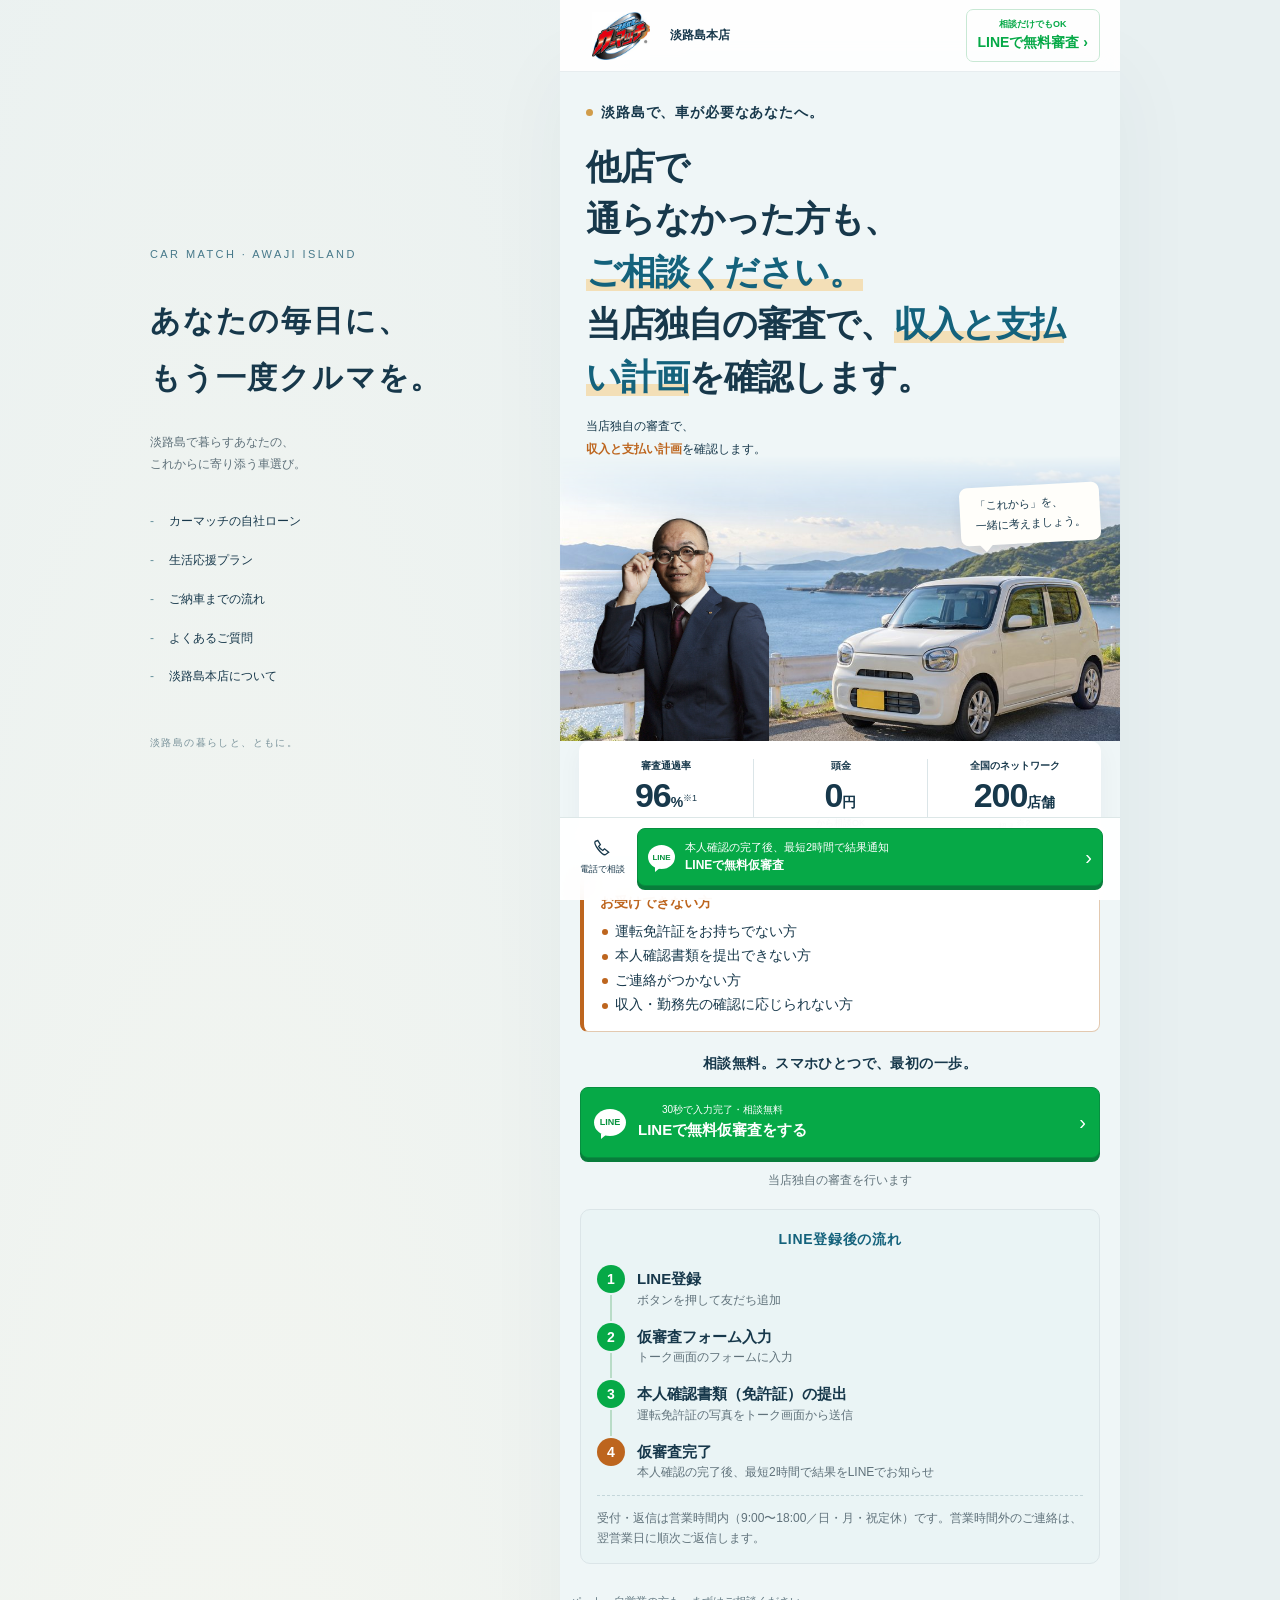
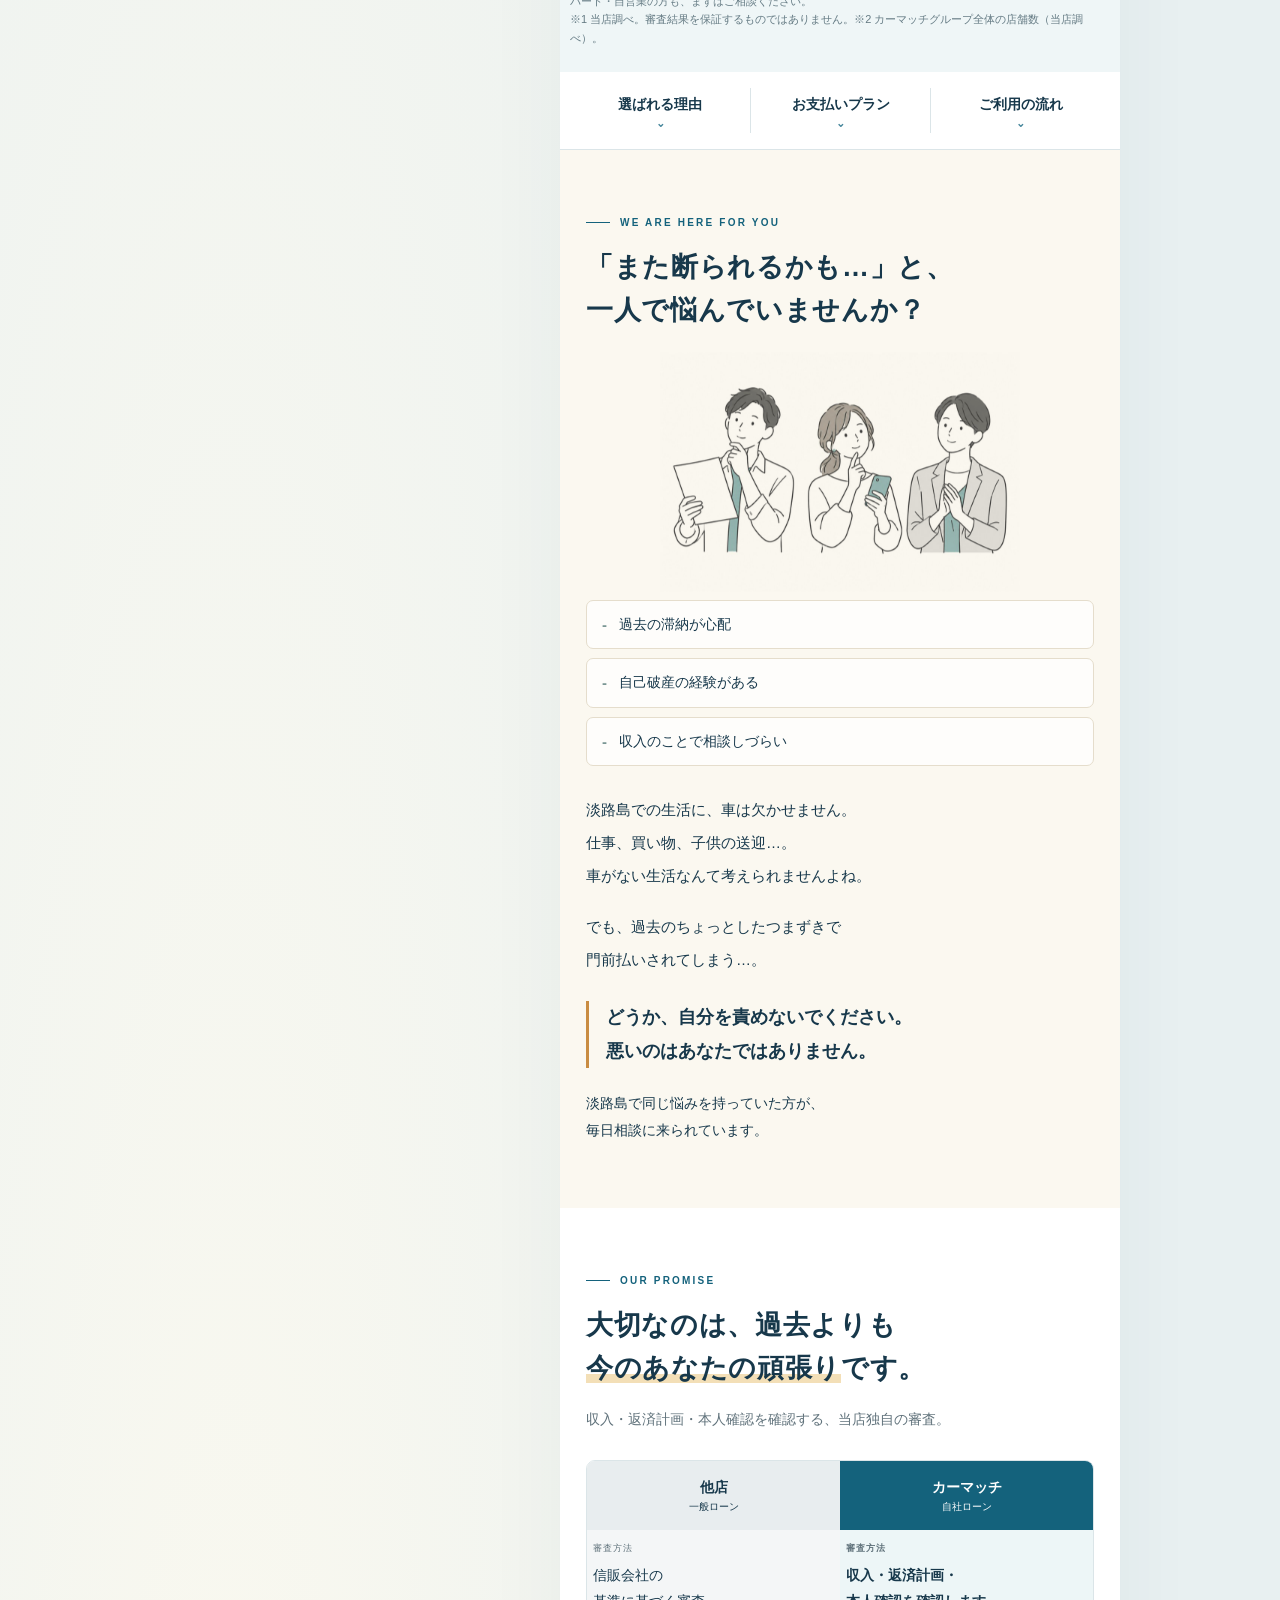
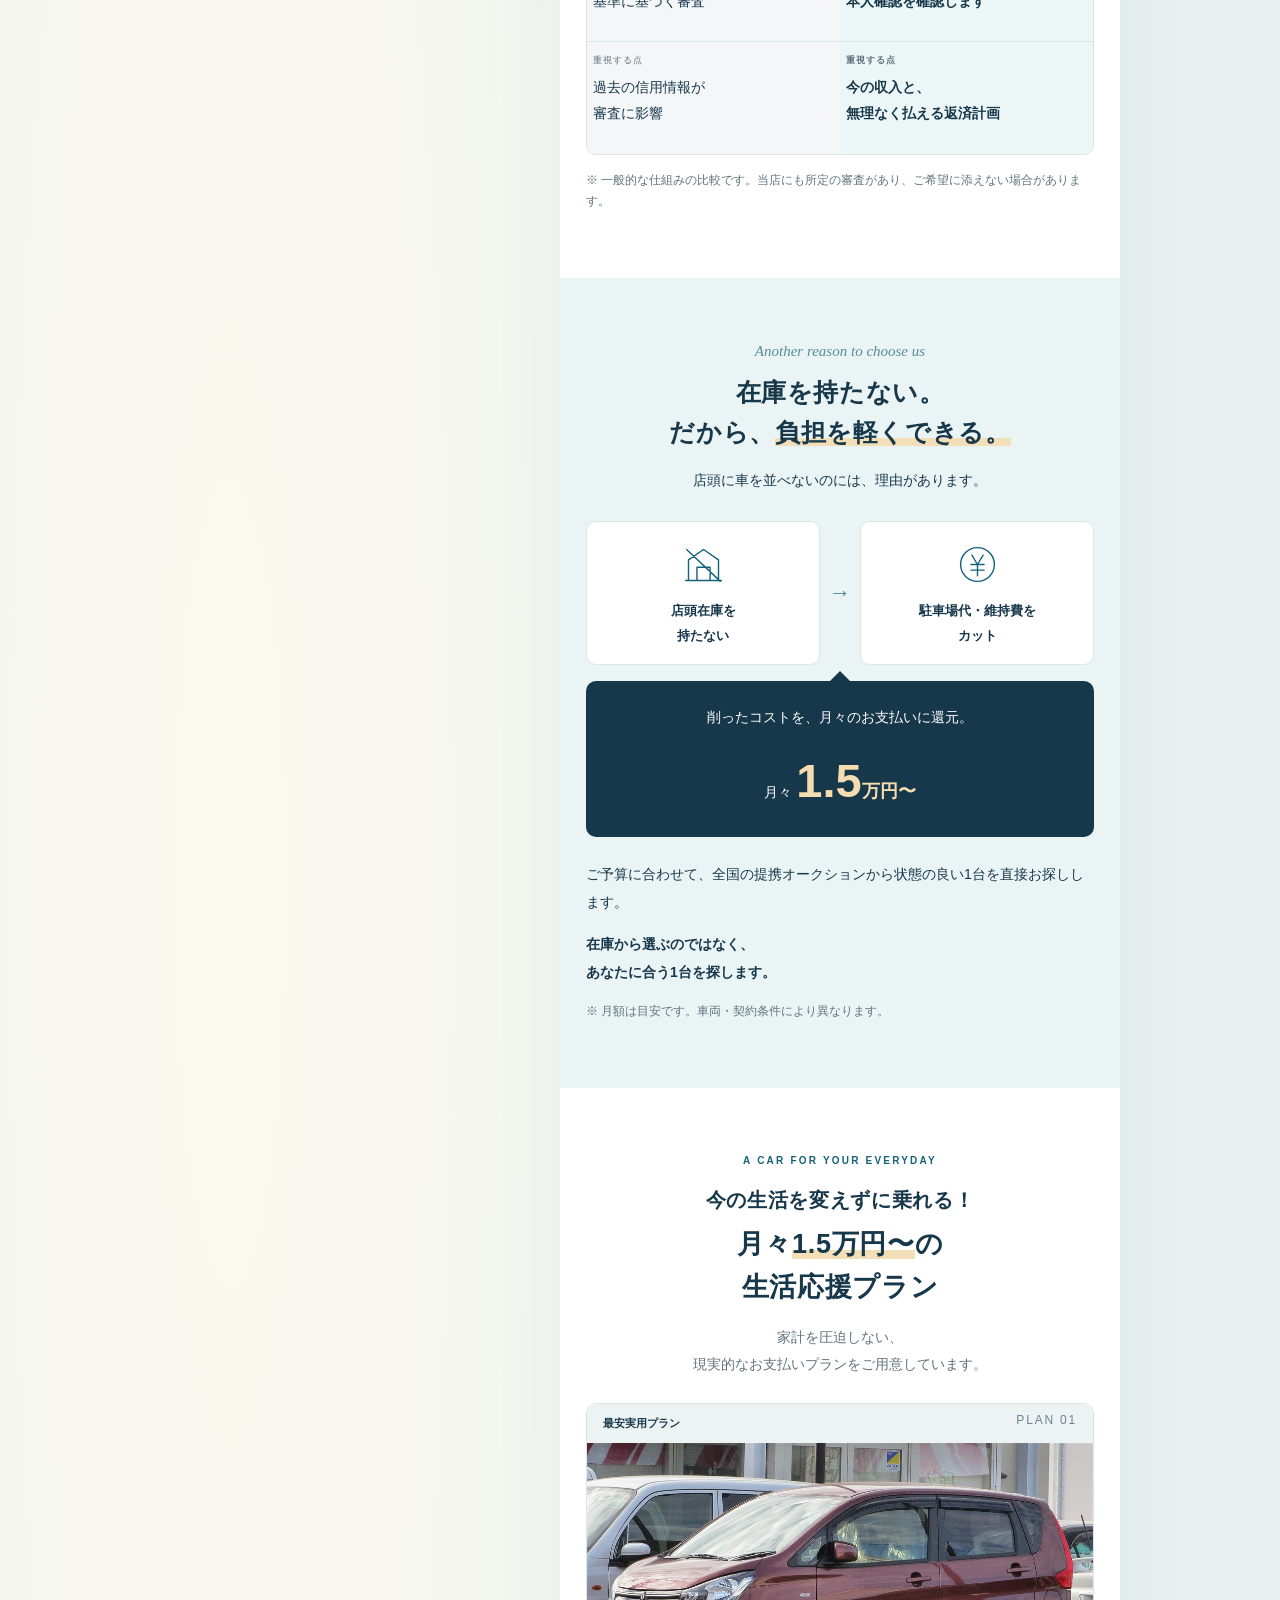
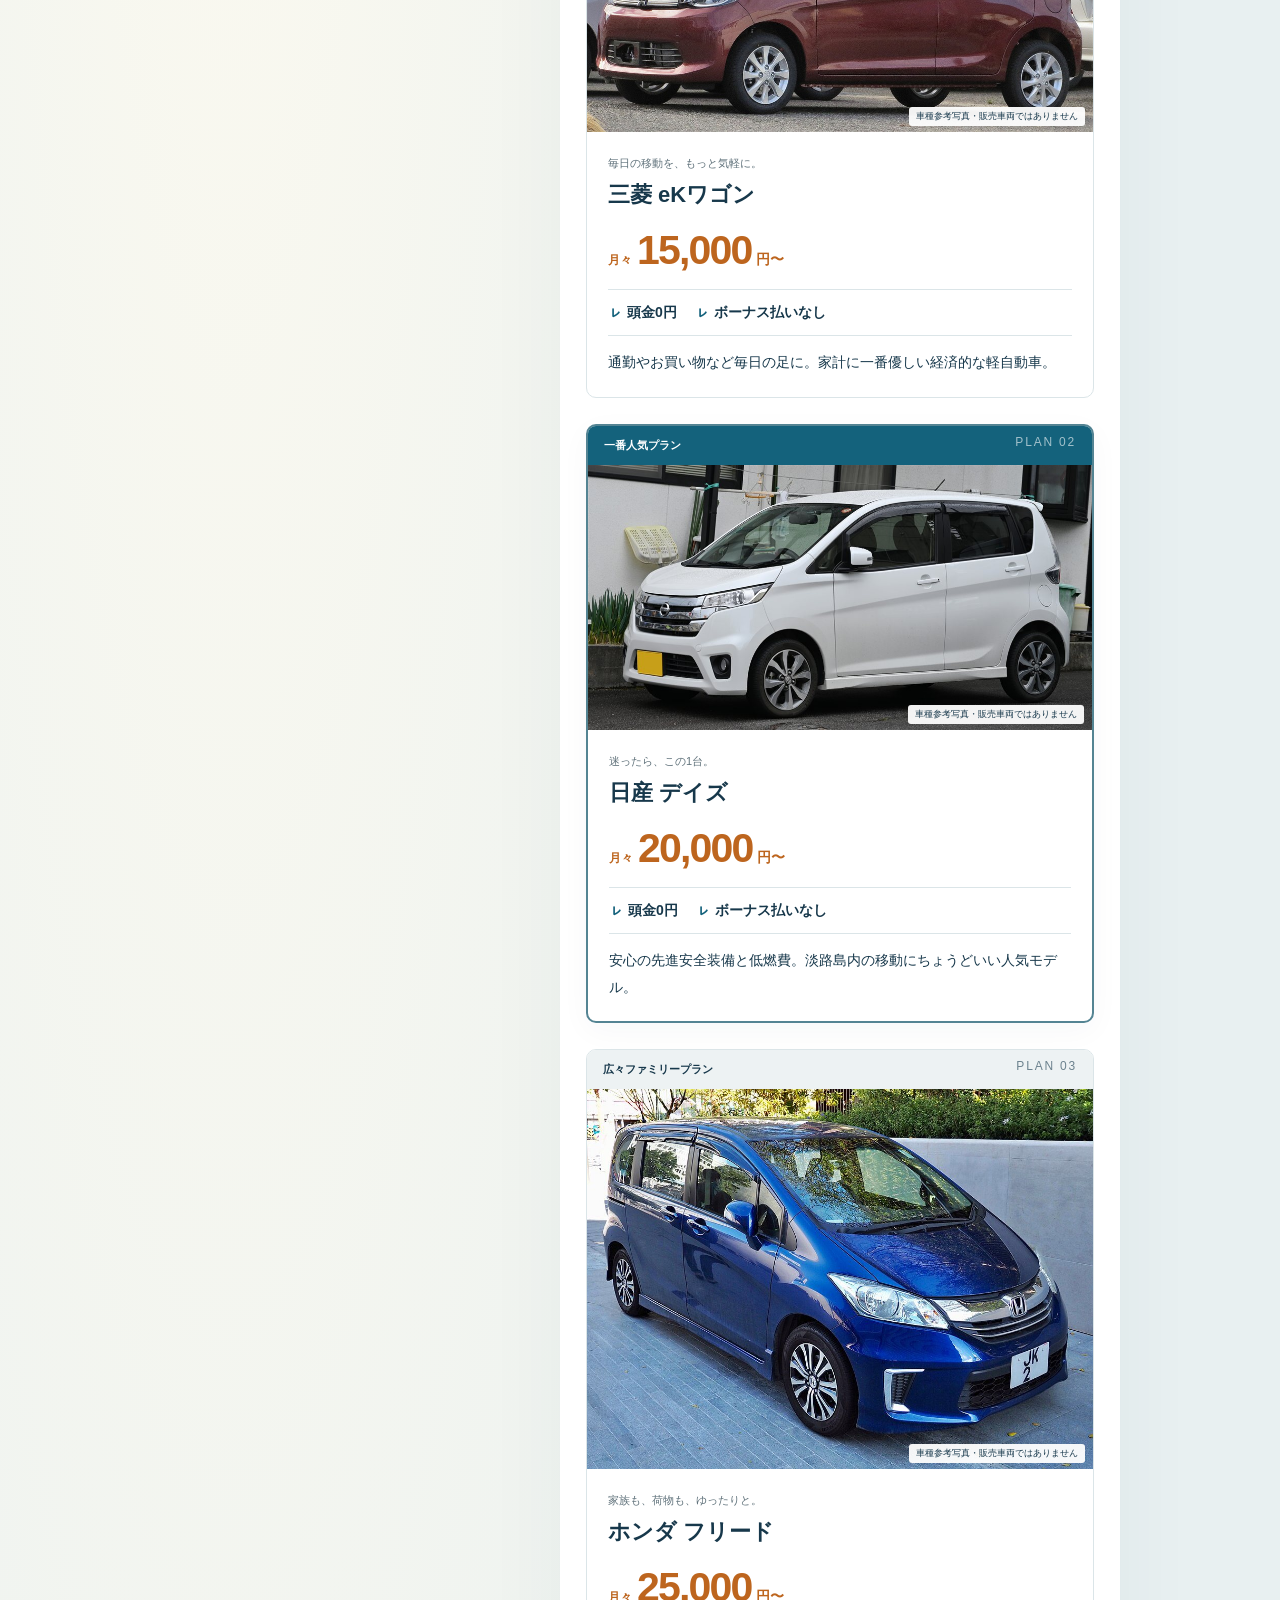
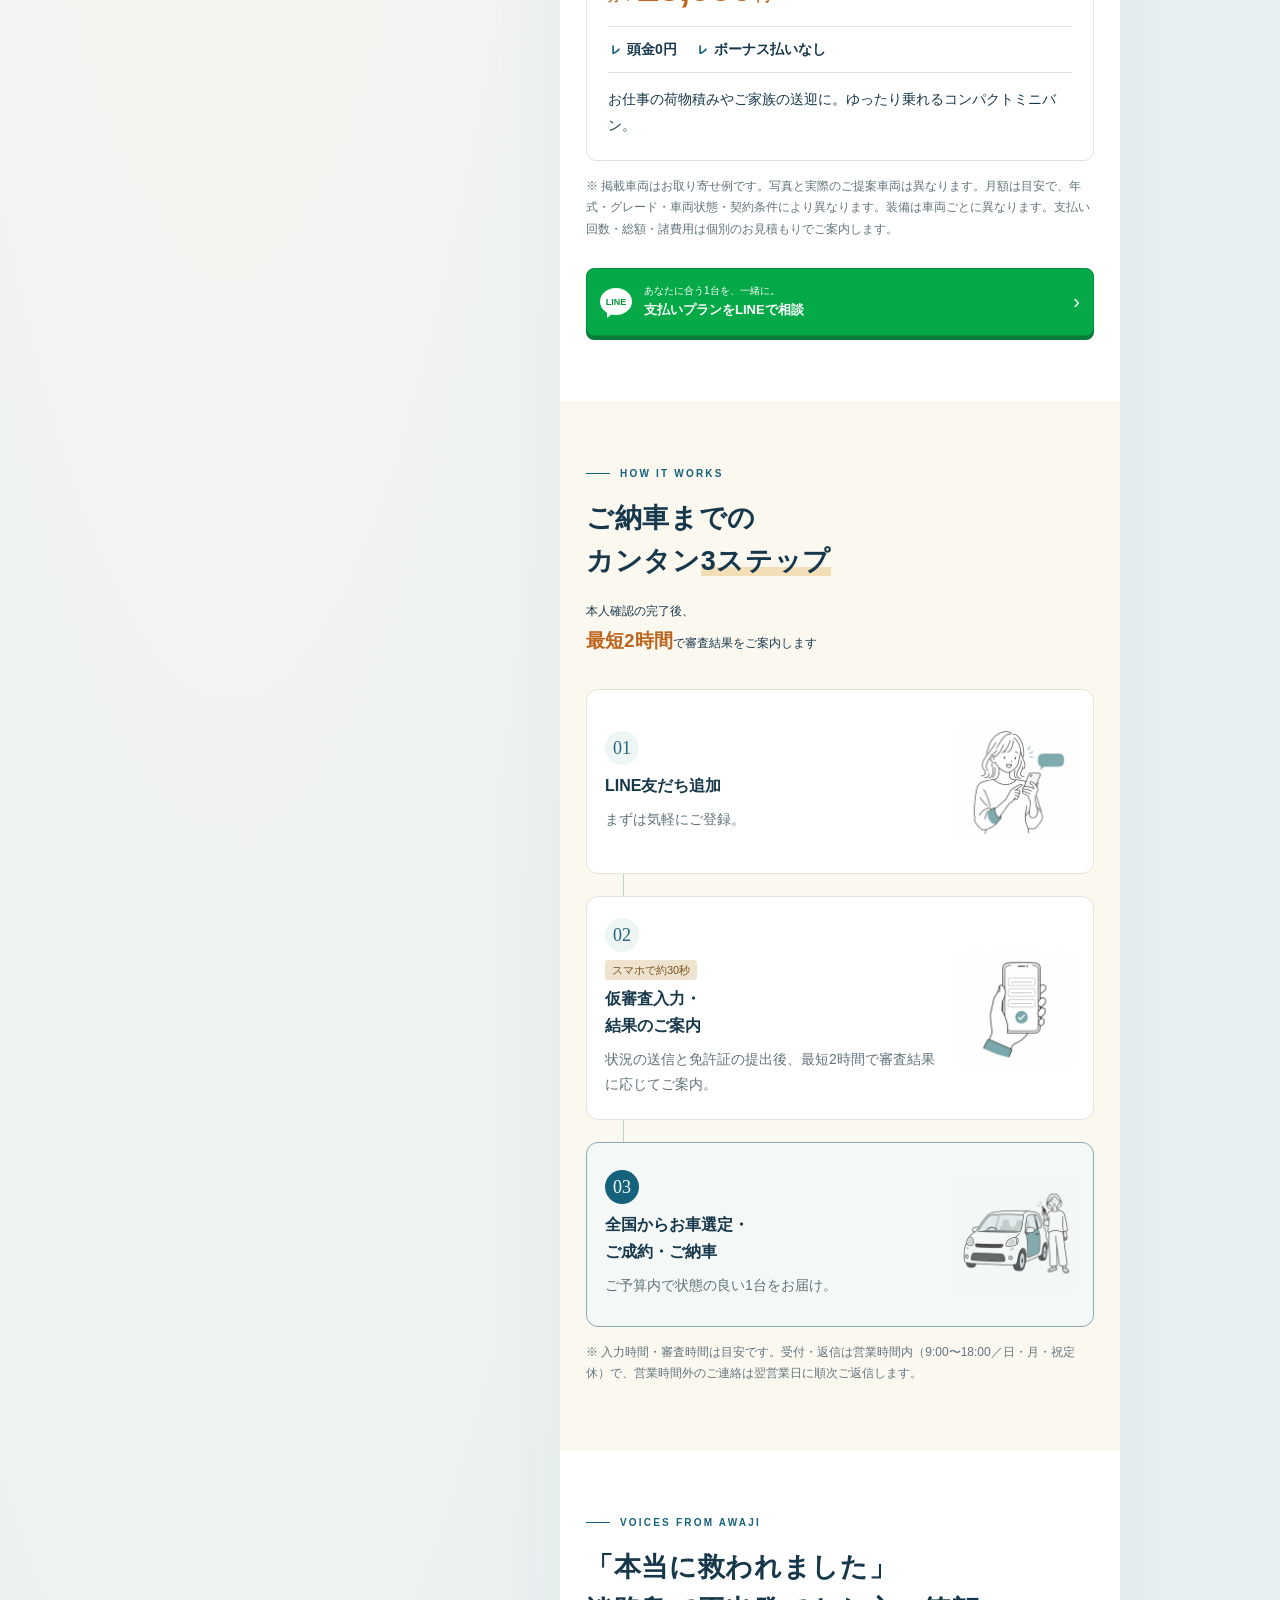
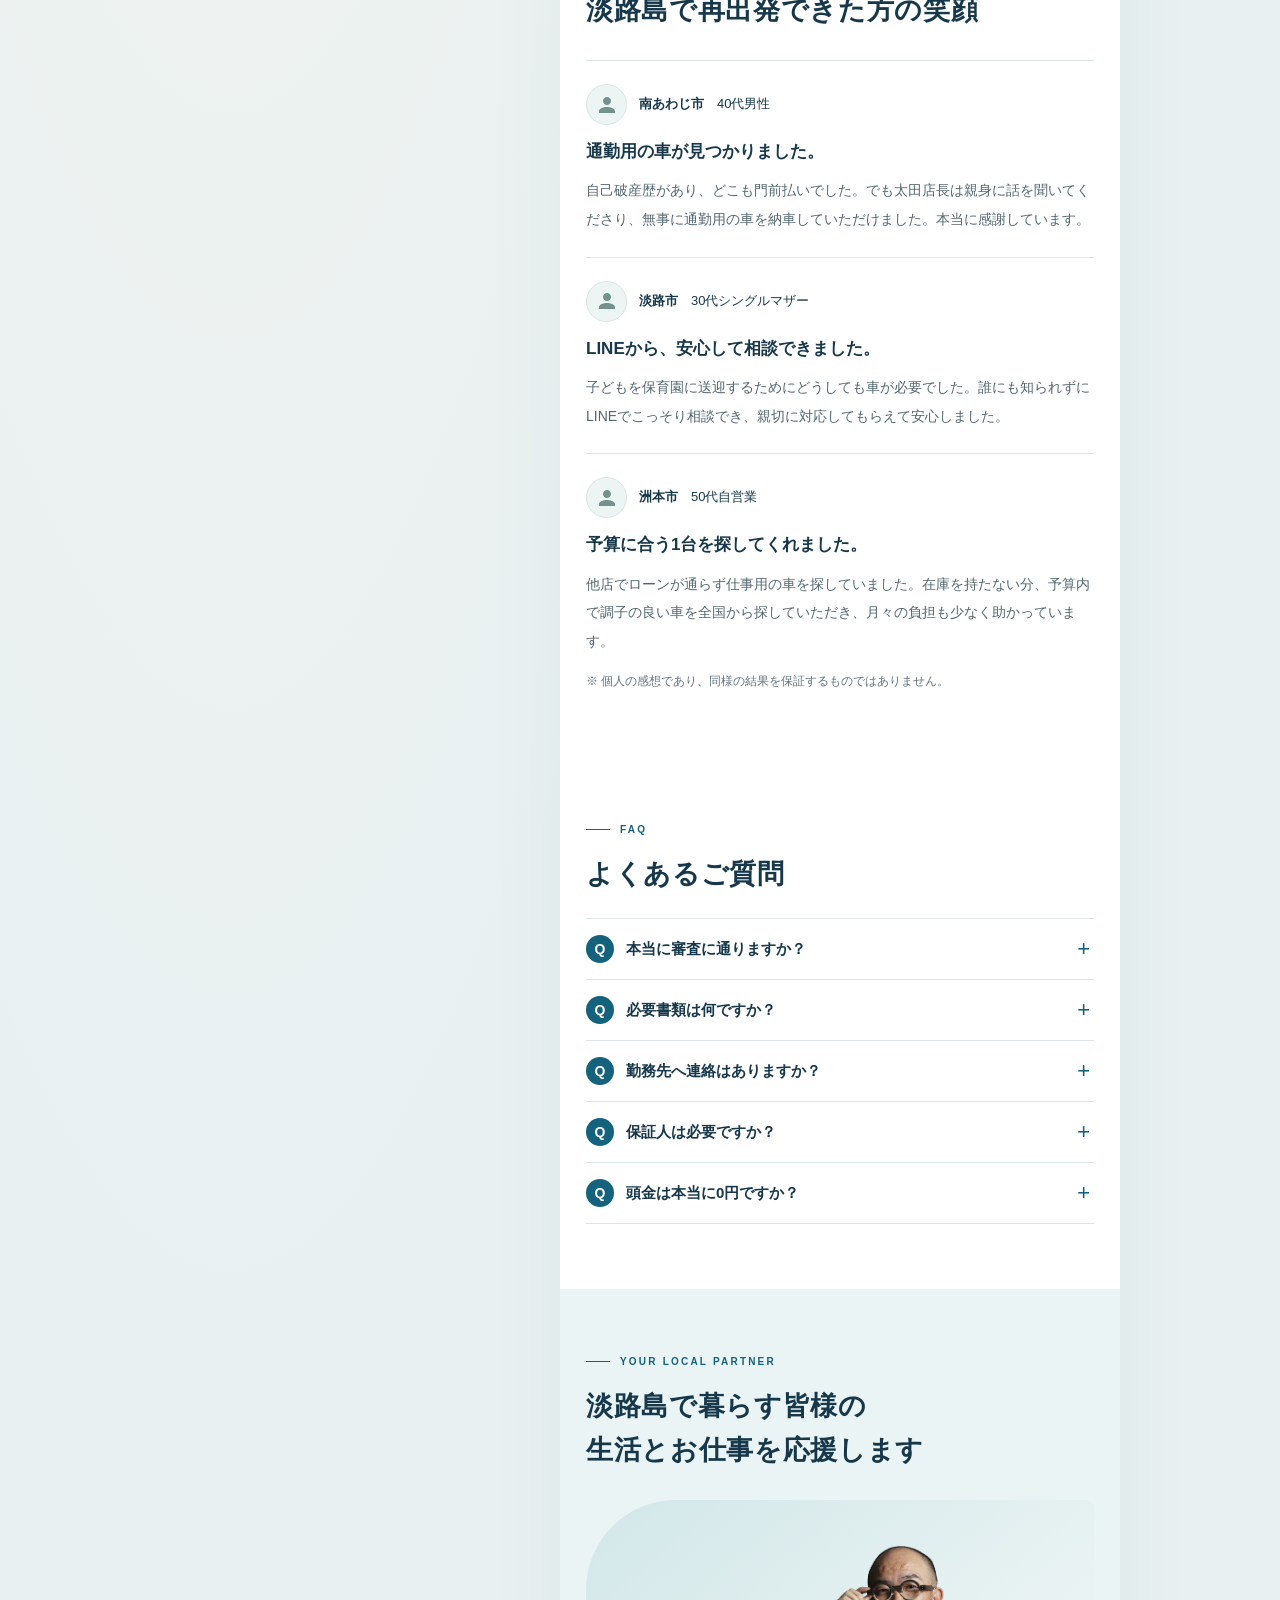
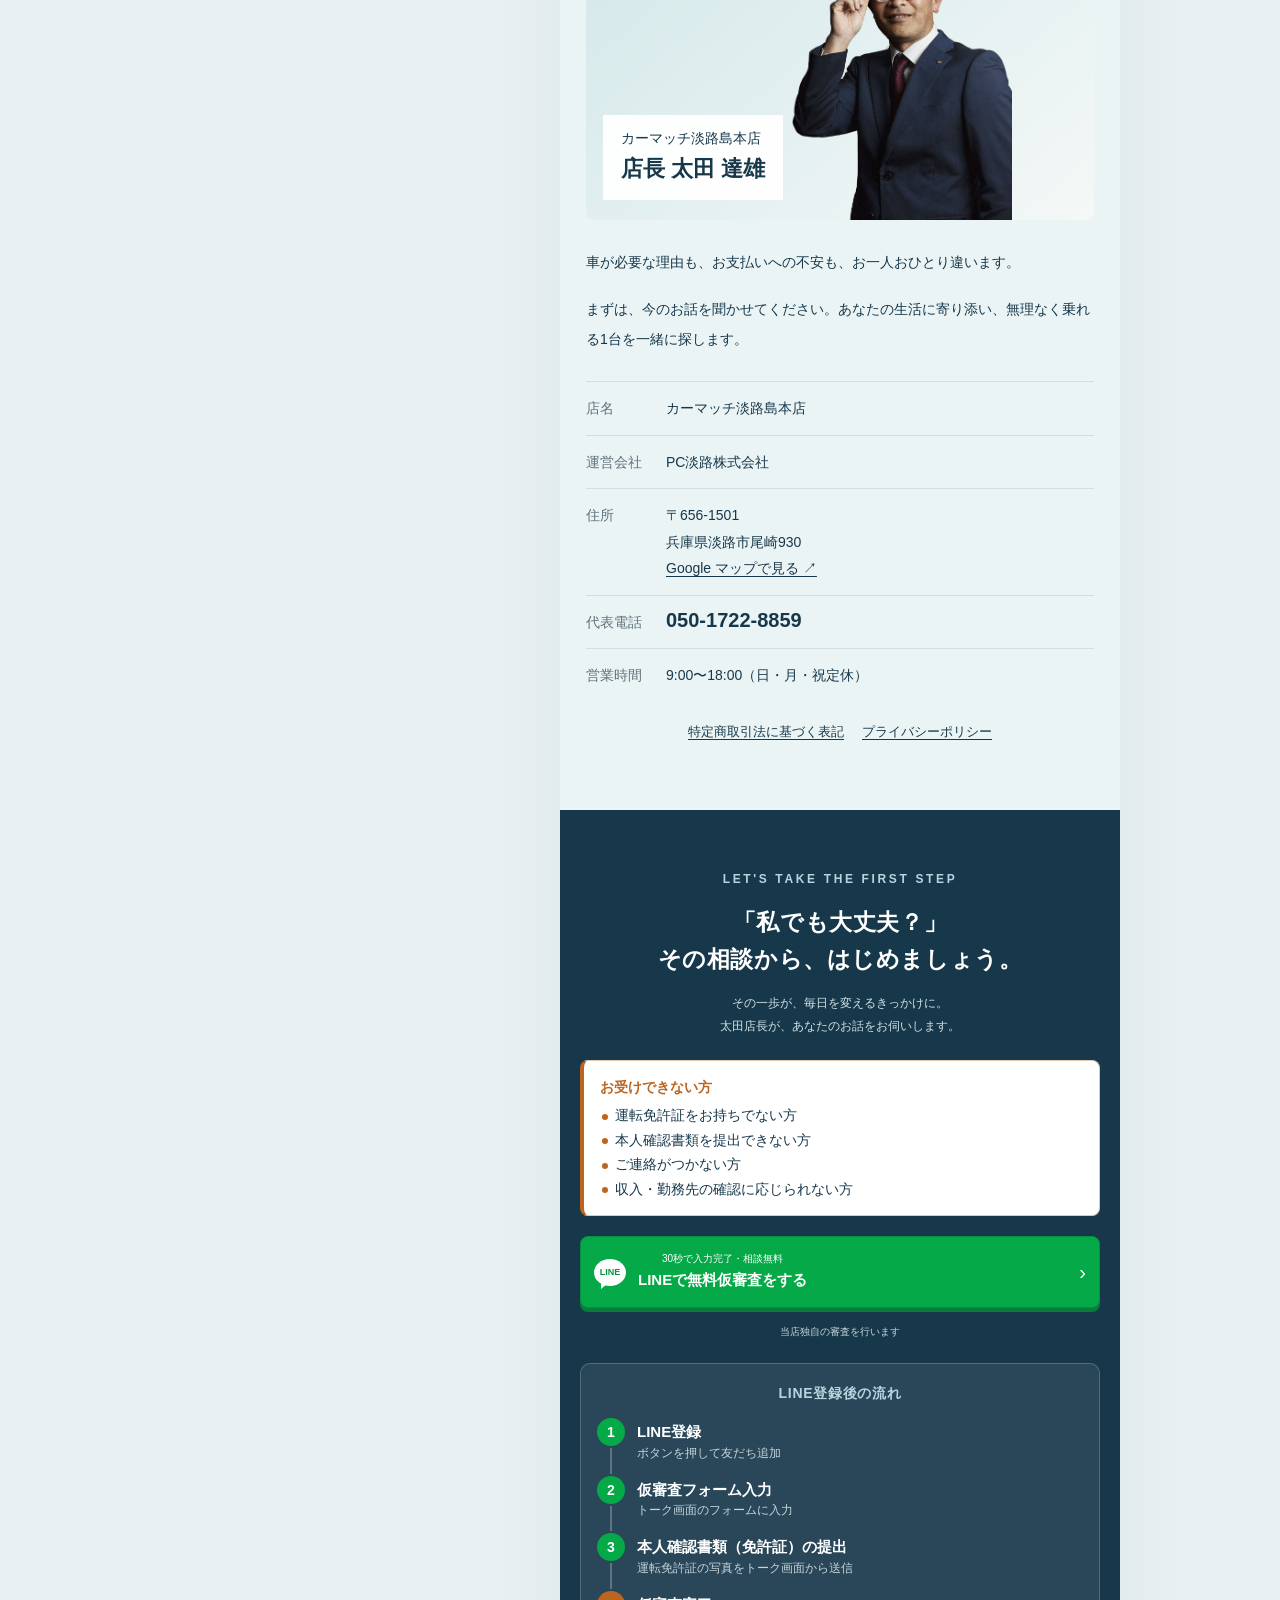
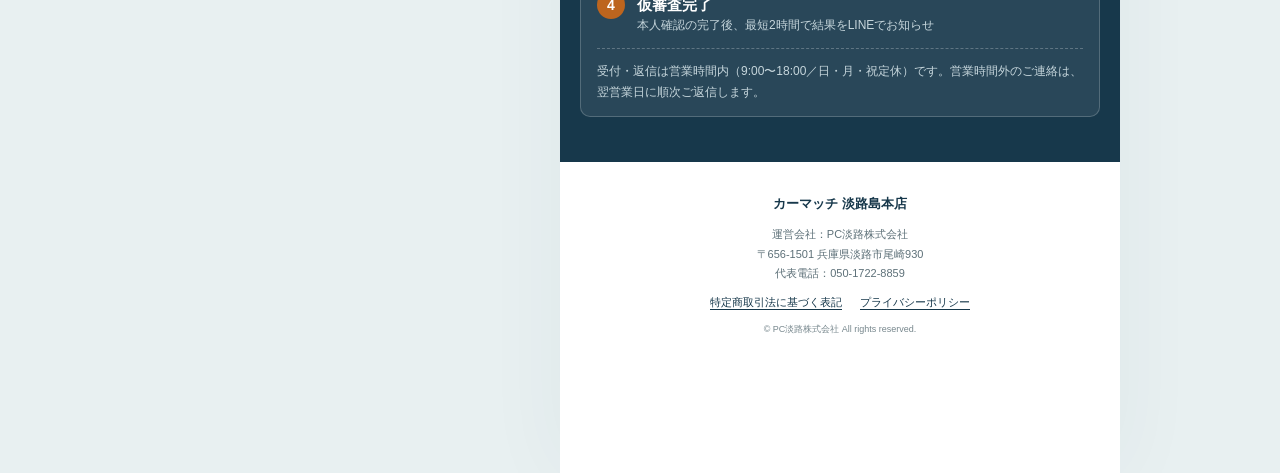
==== commit 74121a8c: "Update index.html" ====
--- a/index.html
+++ b/index.html
@@ -41,7 +41,7 @@
         <section class="hero">
           <div class="hero-copy">
             <p class="location">淡路島で、車が必要なあなたへ。</p>
-            <h1>他店で<br>通らなかった方も、<br><em class="under">ご相談ください。</em></h1>
+            <h1>他店で<br>通らなかった方も、<br><em class="under">ご相談ください。</em><br>当店独自の審査で、<em class="under">収入と支払い計画</em>を確認します。</h1>
             <p class="hero-intro">当店独自の審査で、<br><strong class="hero-intro-em">収入と支払い計画</strong>を確認します。</p>
           </div>
           <div class="hero-scene">
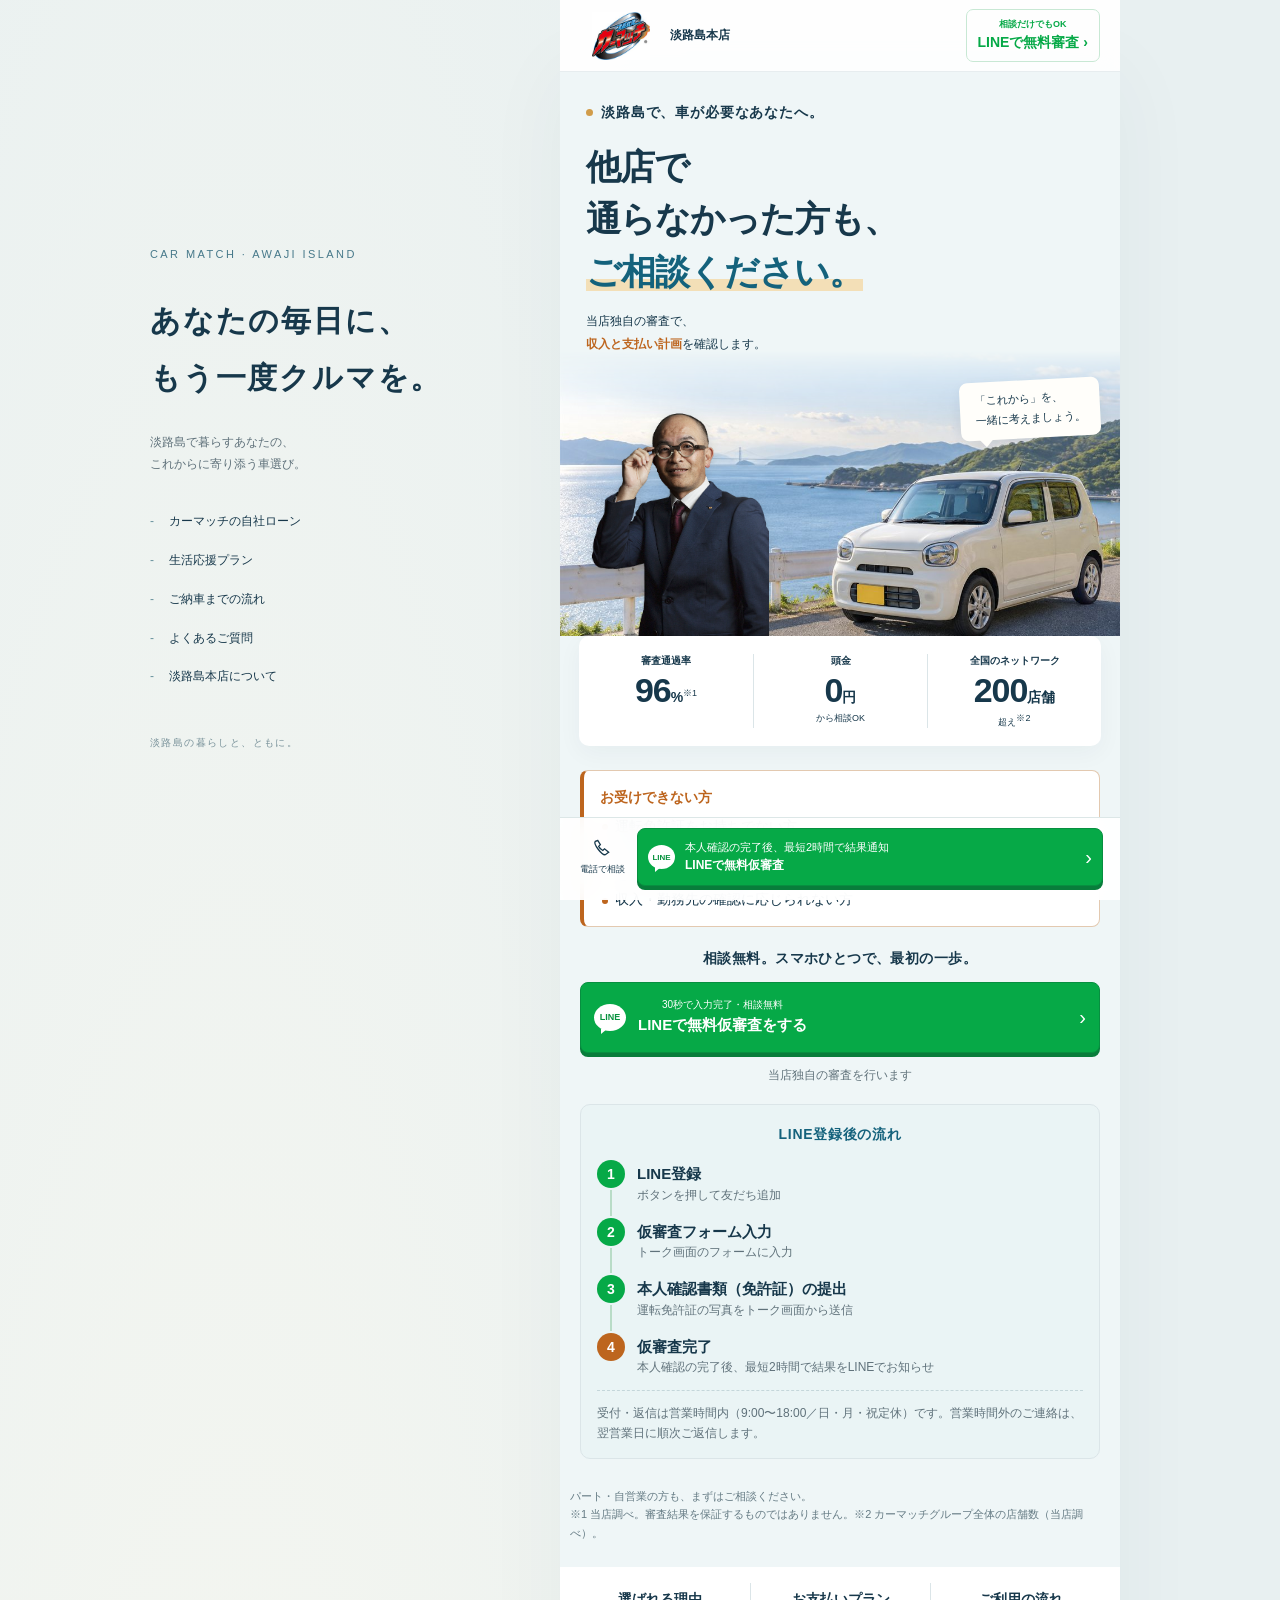
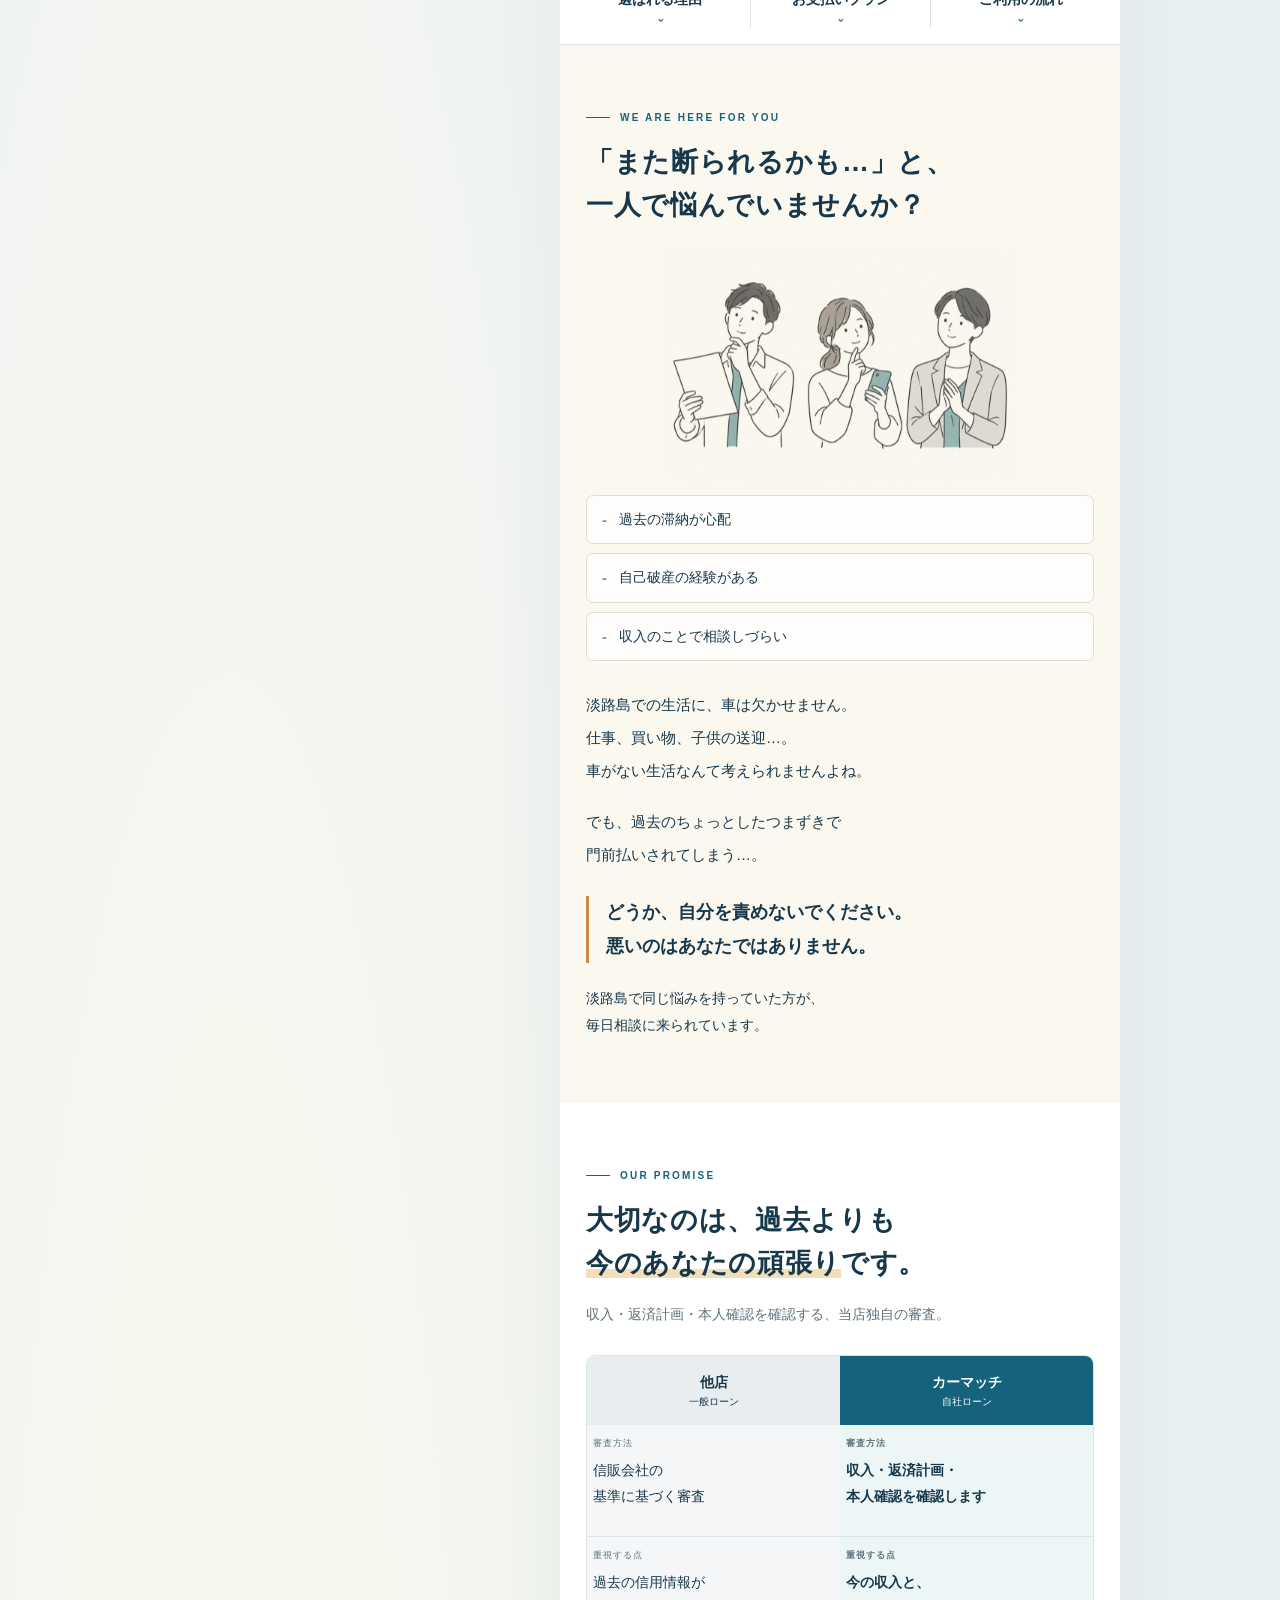
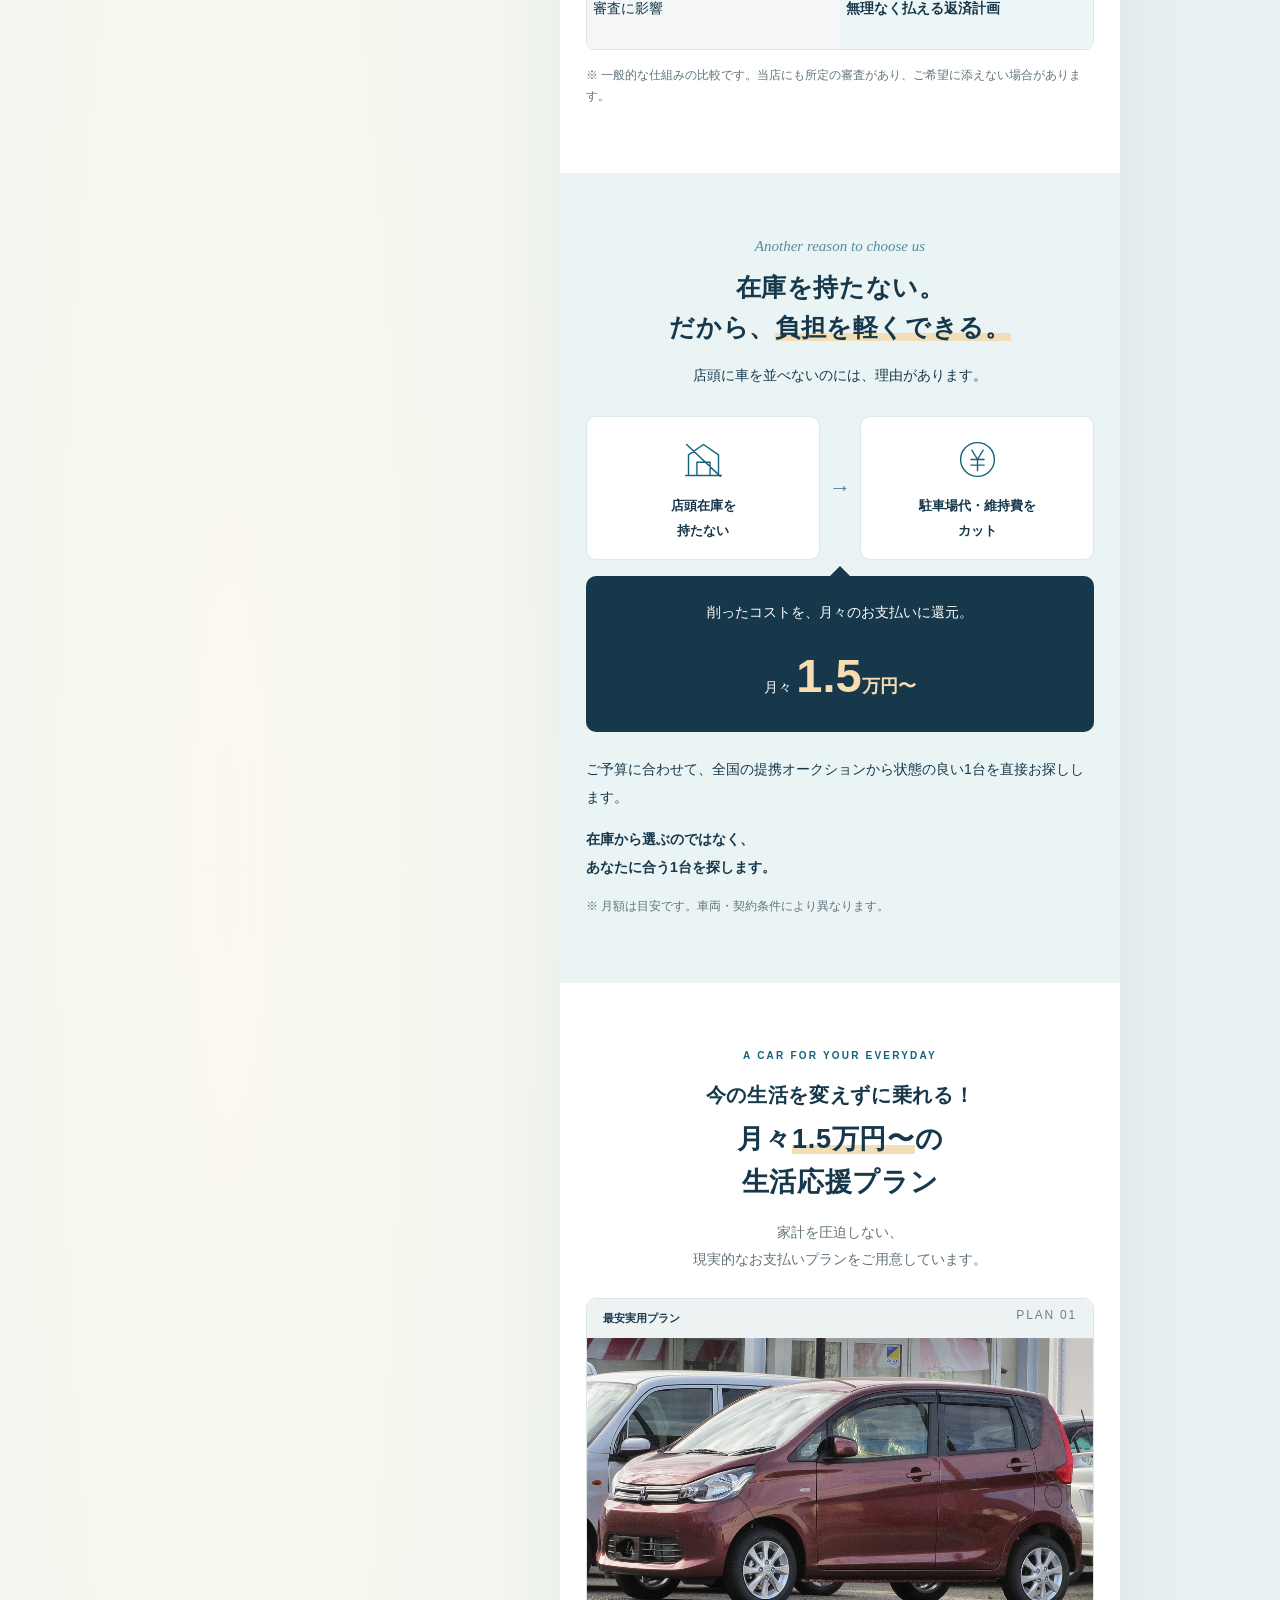
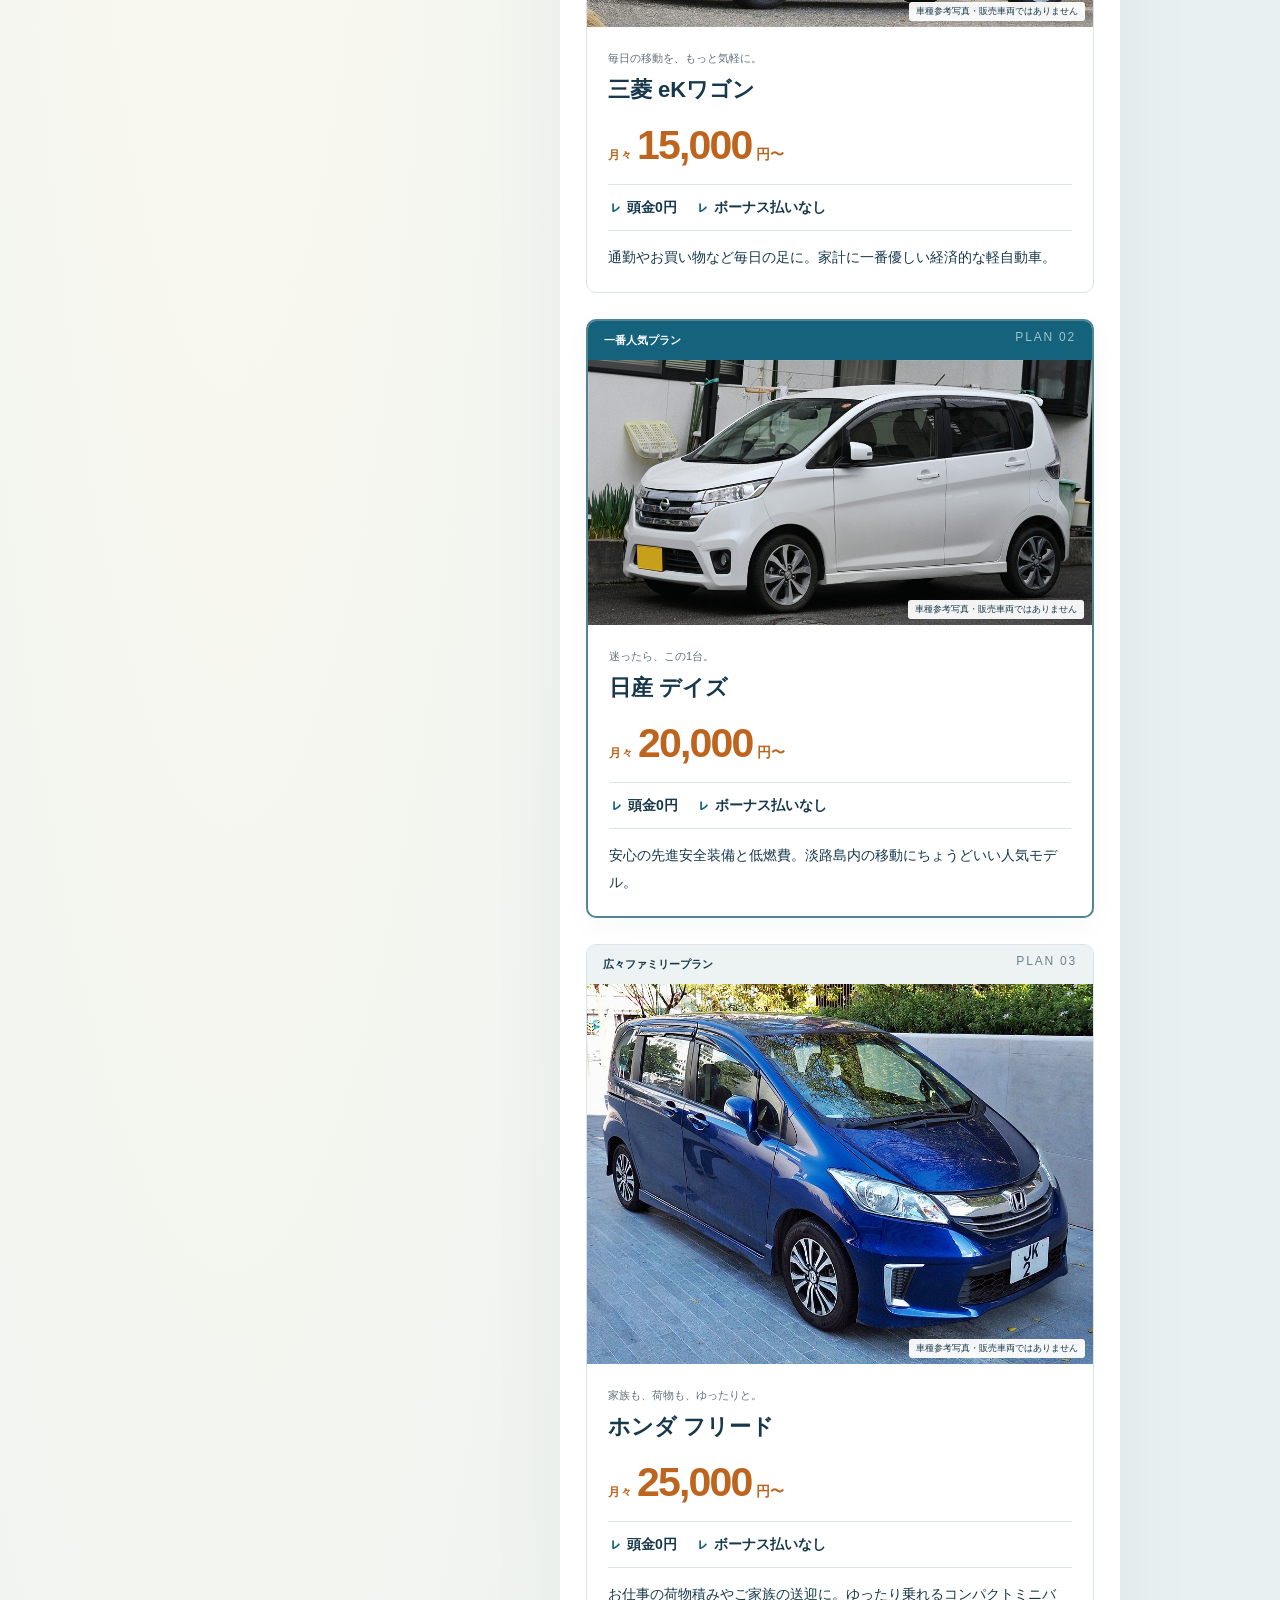
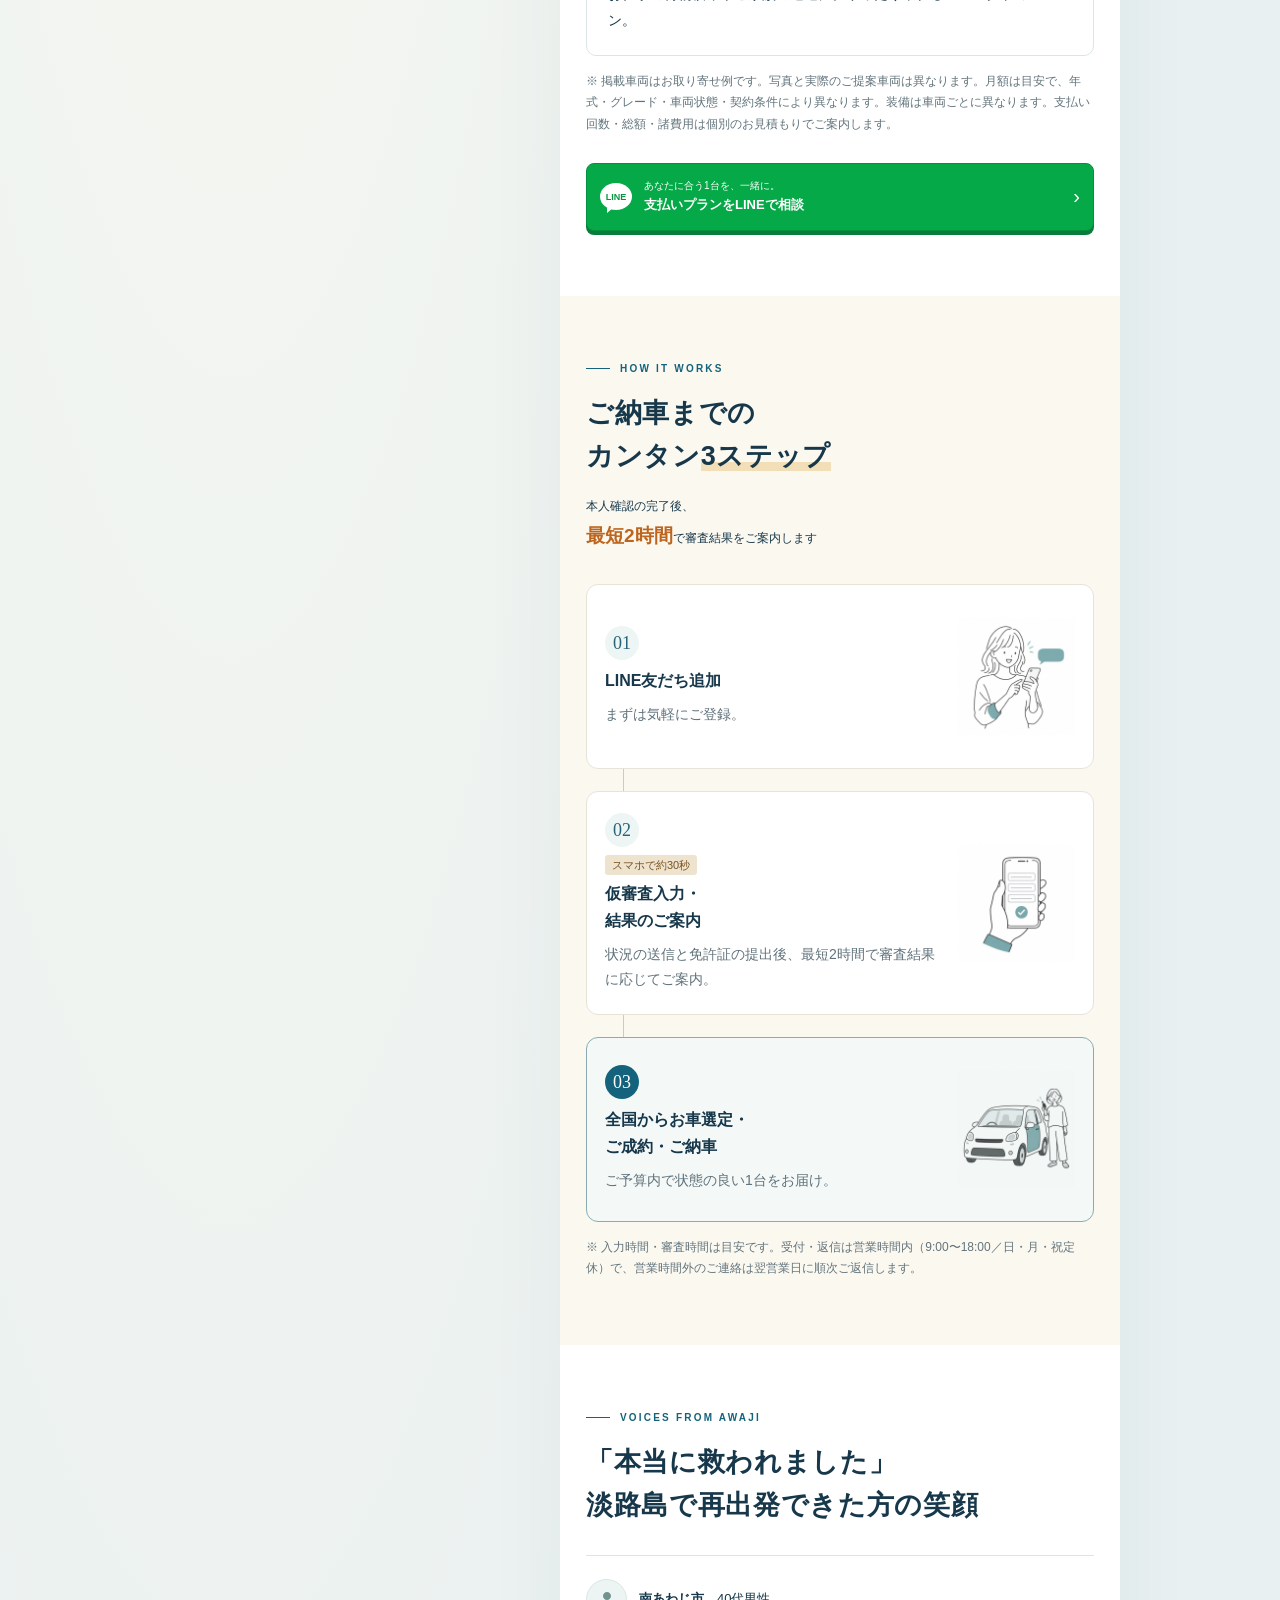
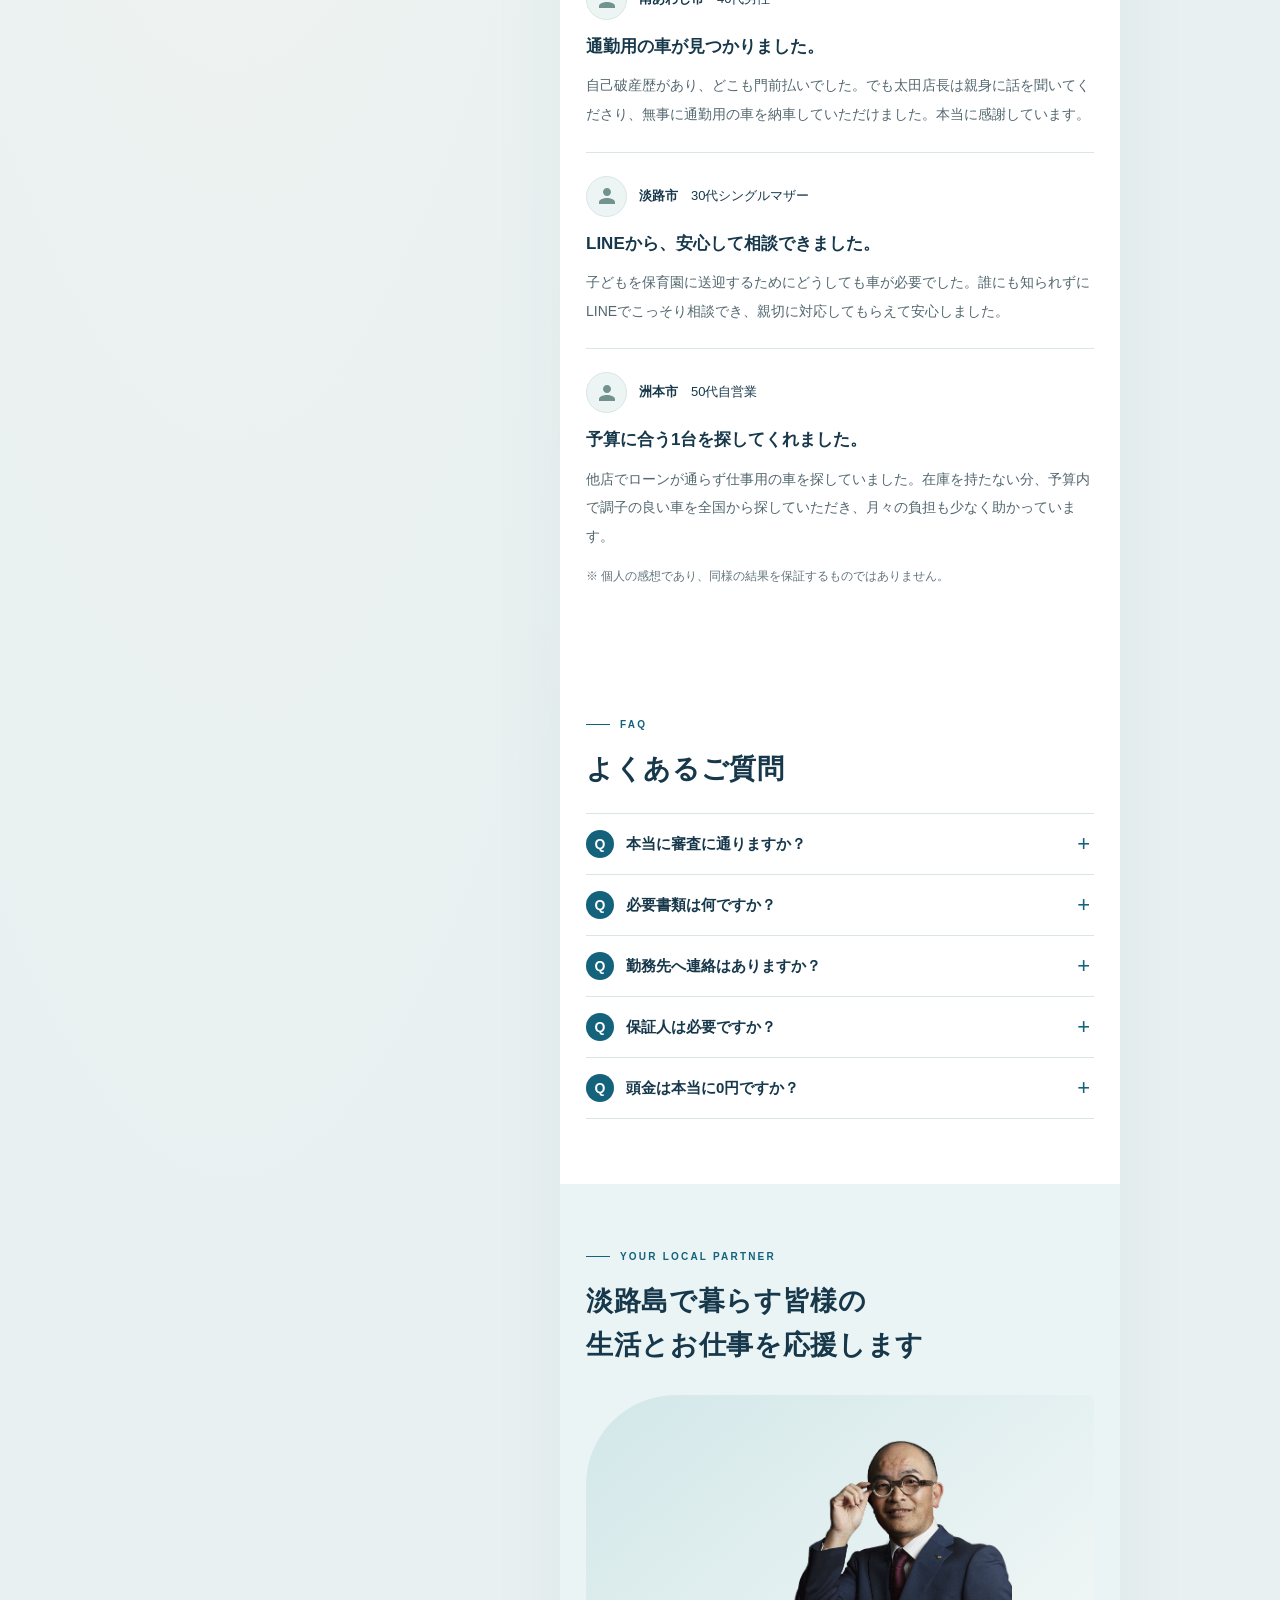
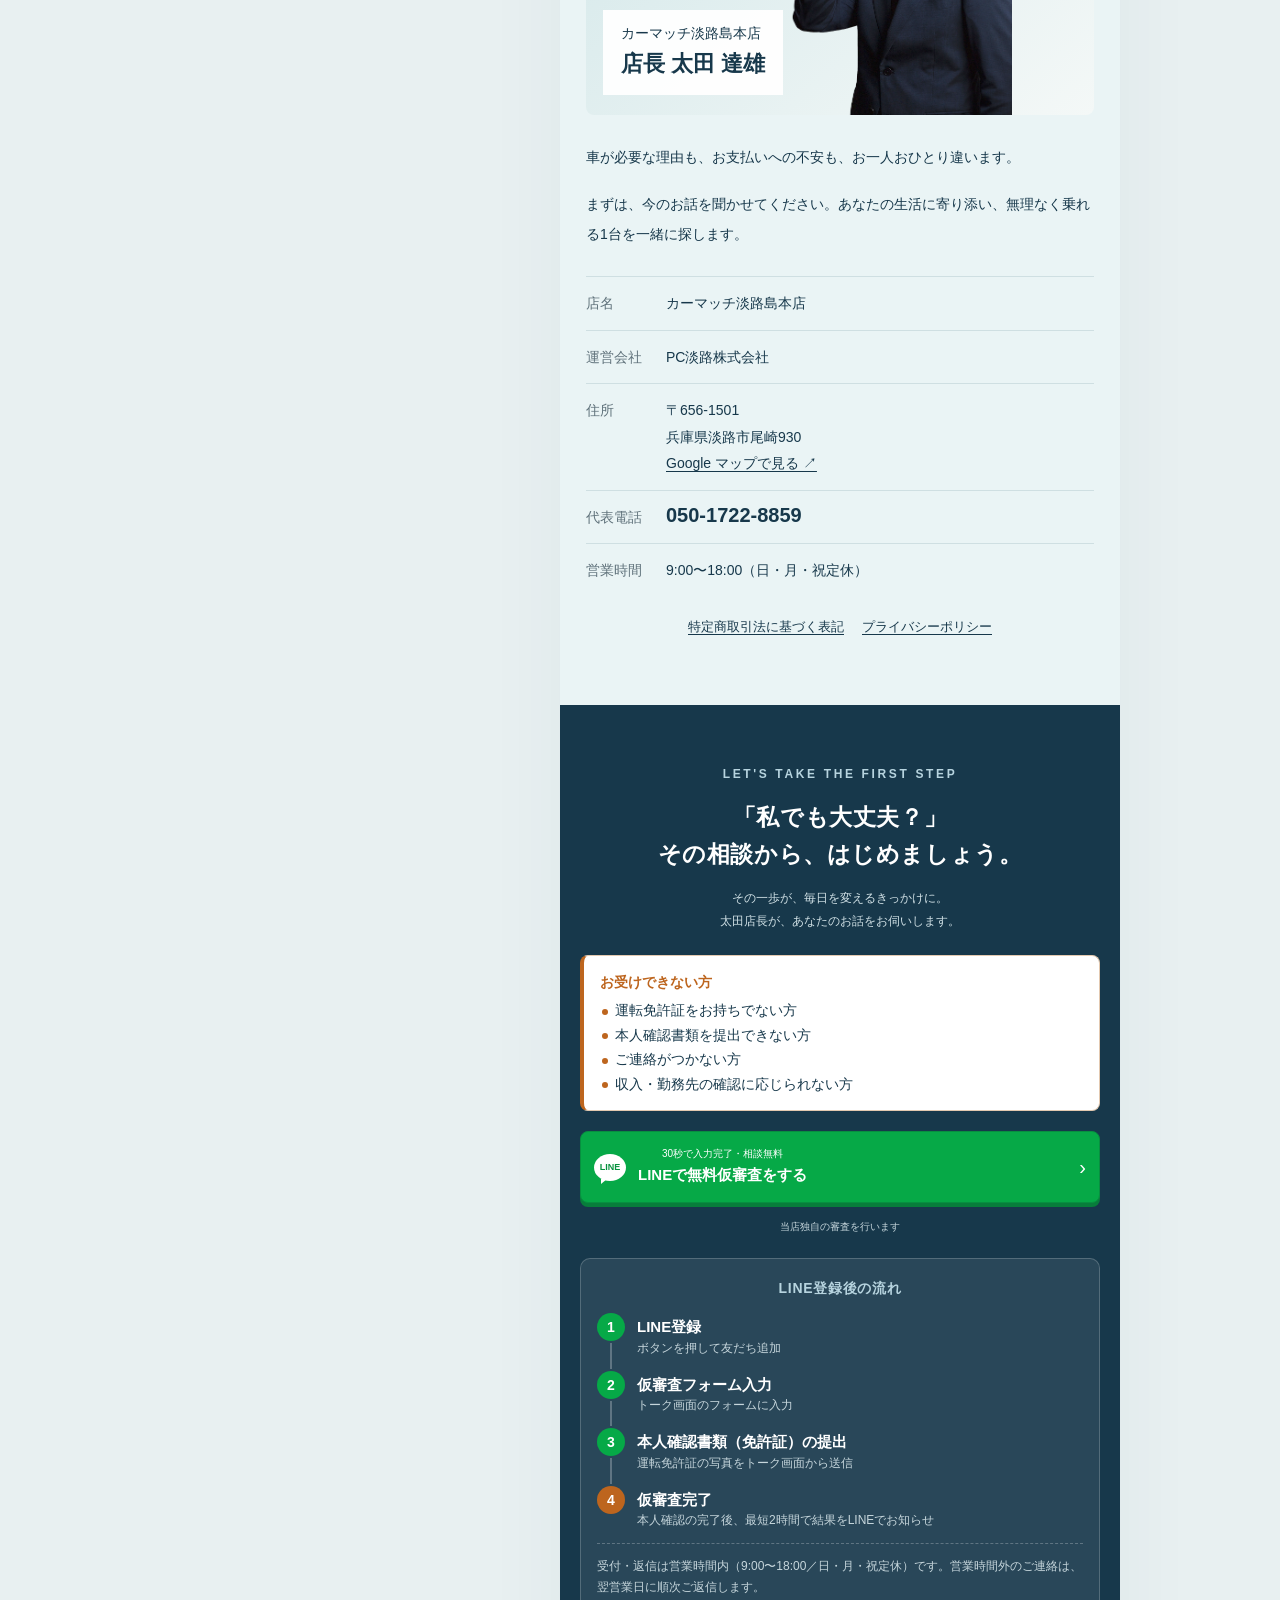
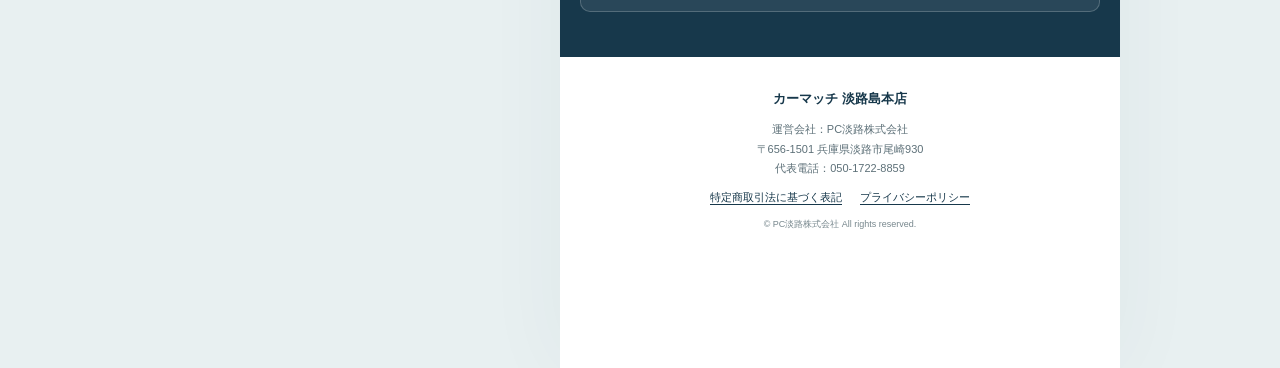
==== commit c00d644b: "Update index.html" ====
--- a/index.html
+++ b/index.html
@@ -41,7 +41,7 @@
         <section class="hero">
           <div class="hero-copy">
             <p class="location">淡路島で、車が必要なあなたへ。</p>
-            <h1>他店で<br>通らなかった方も、<br><em class="under">ご相談ください。</em><br>当店独自の審査で、<em class="under">収入と支払い計画</em>を確認します。</h1>
+            <h1>他店で<br>通らなかった方も、<br><em class="under">ご相談ください。</em></h1>
             <p class="hero-intro">当店独自の審査で、<br><strong class="hero-intro-em">収入と支払い計画</strong>を確認します。</p>
           </div>
           <div class="hero-scene">
